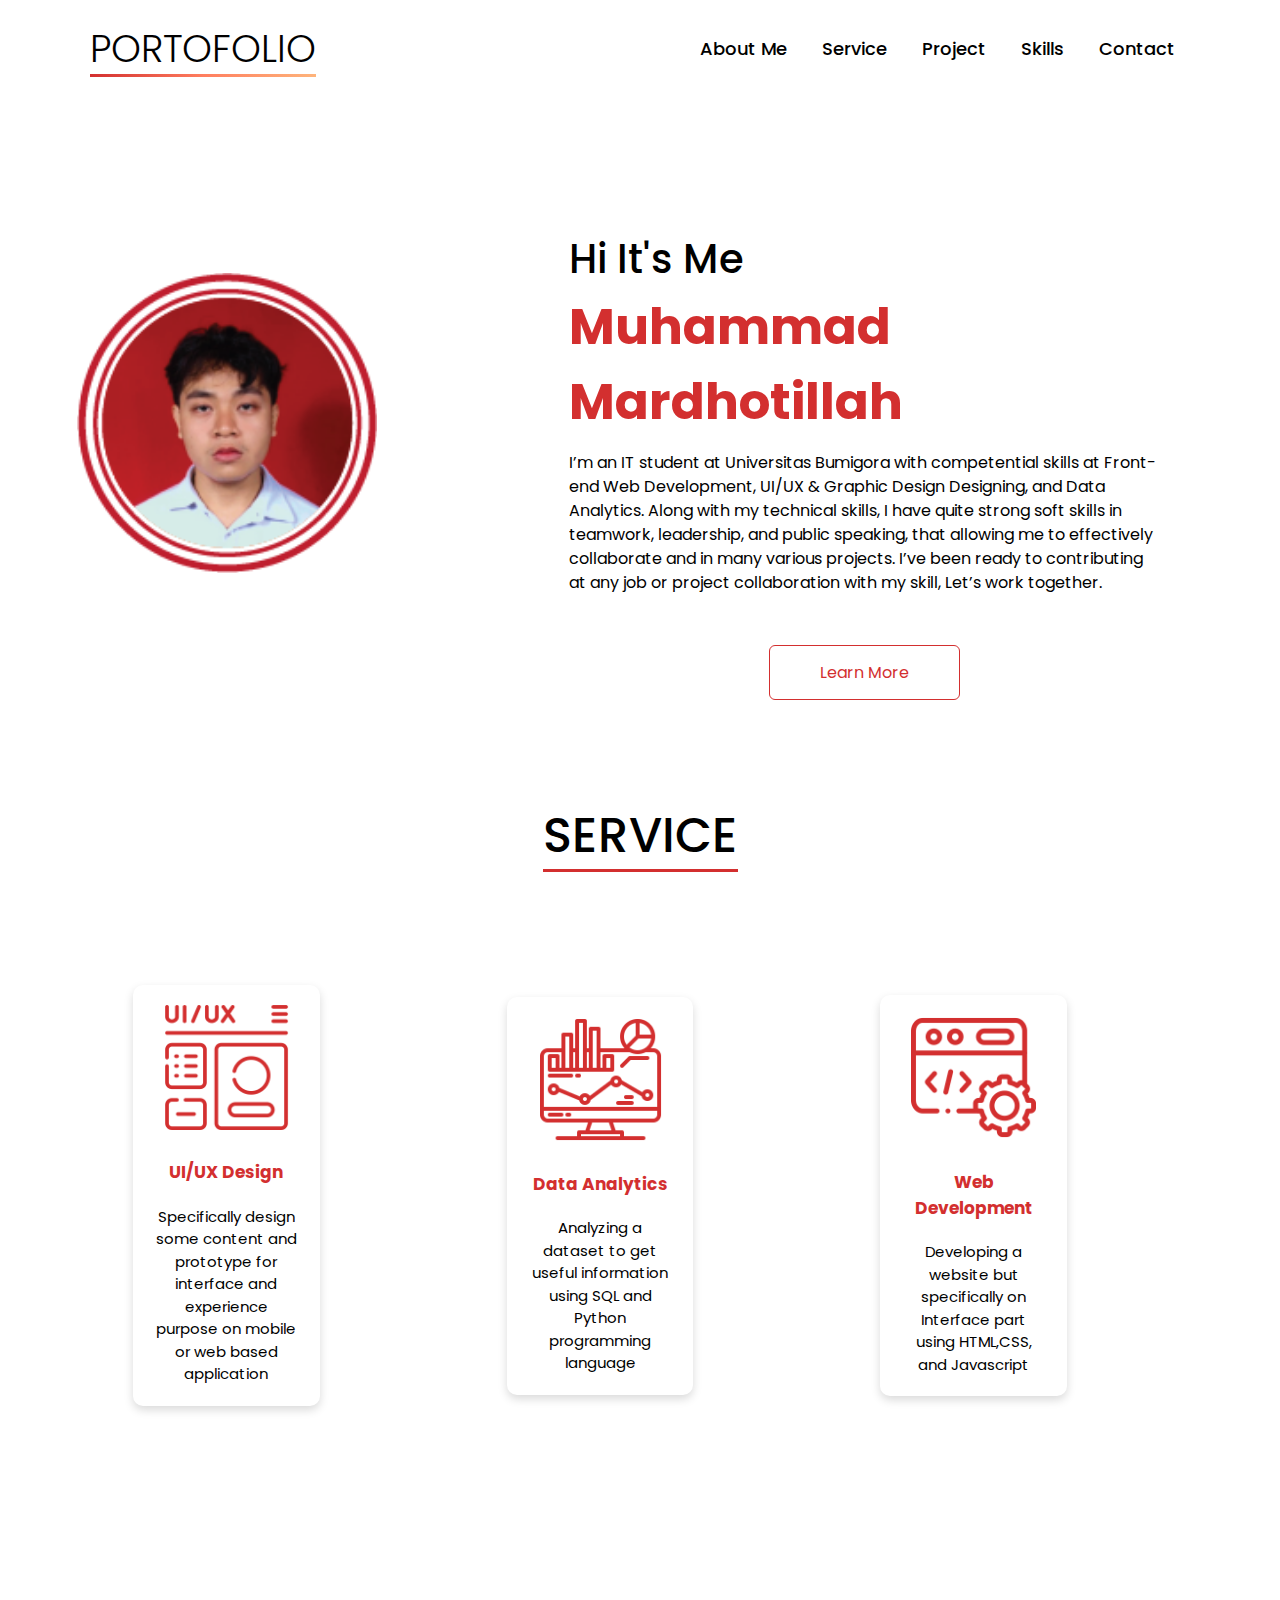
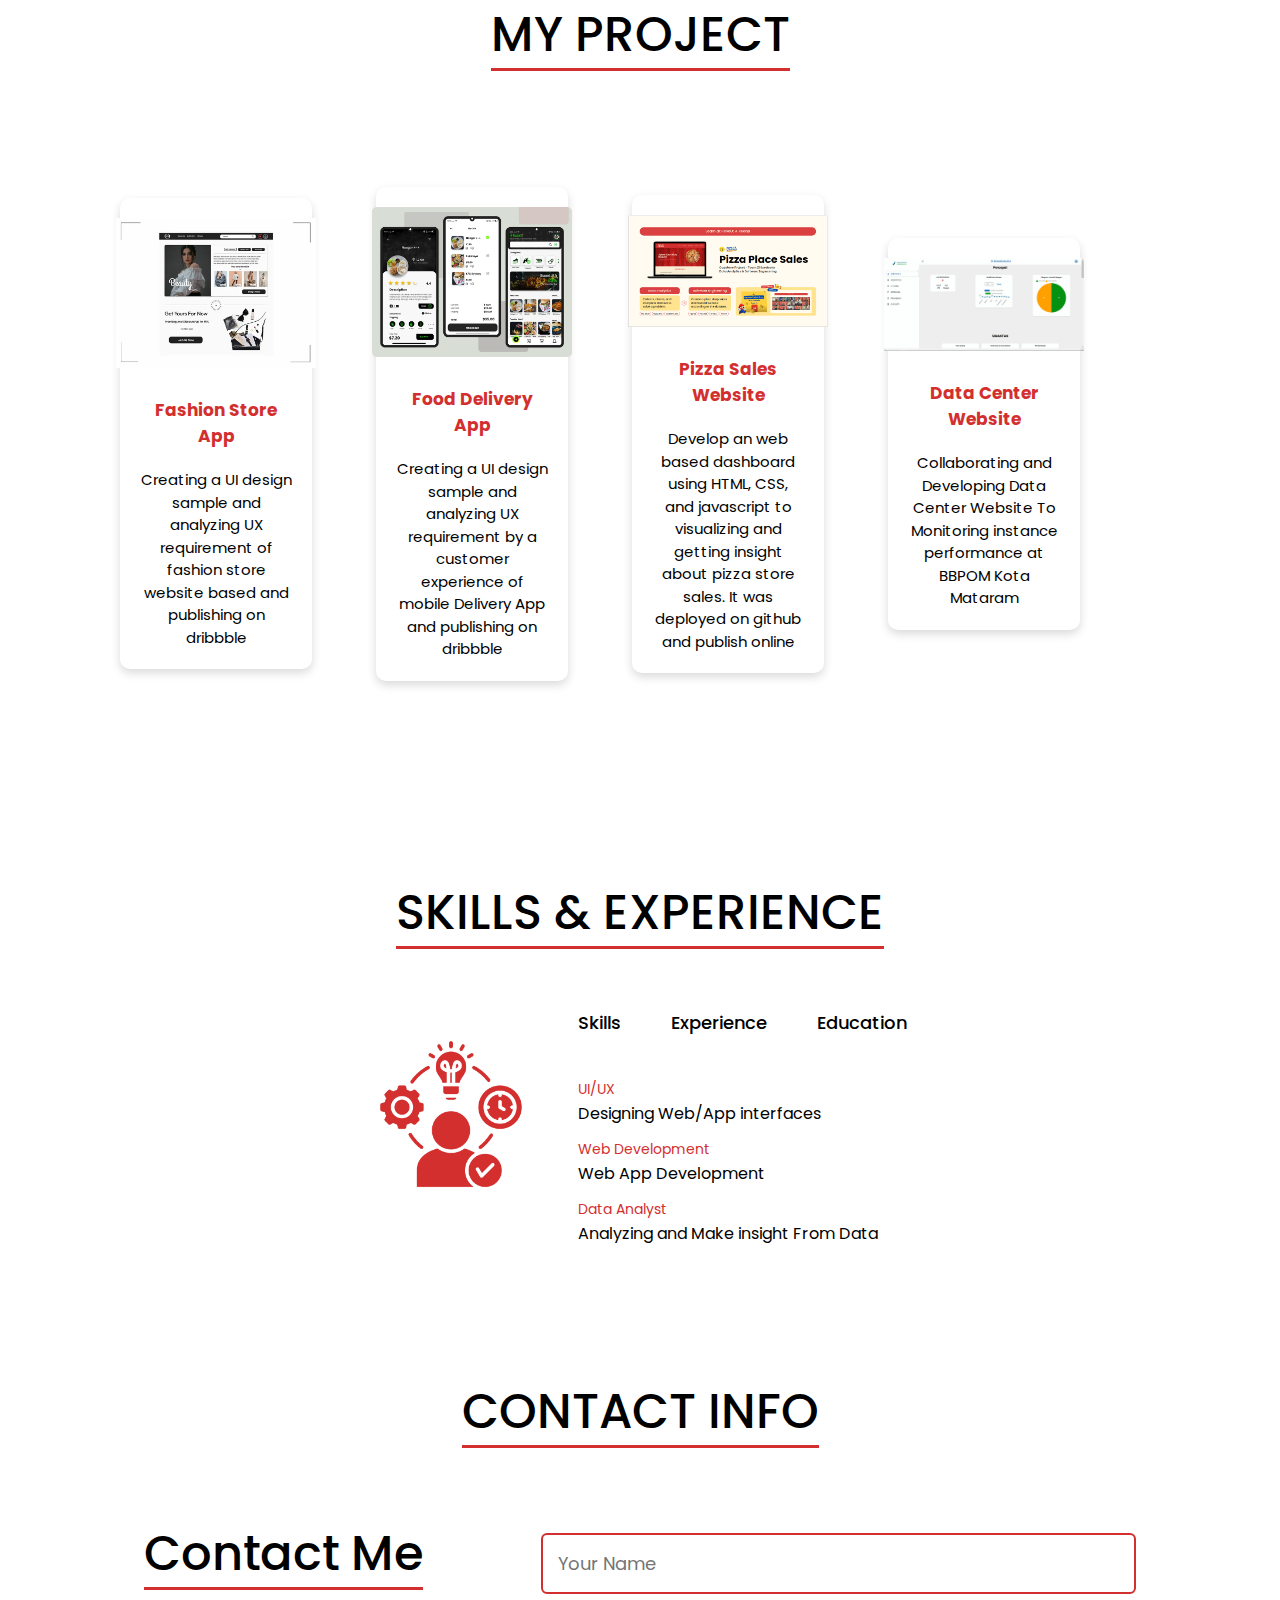
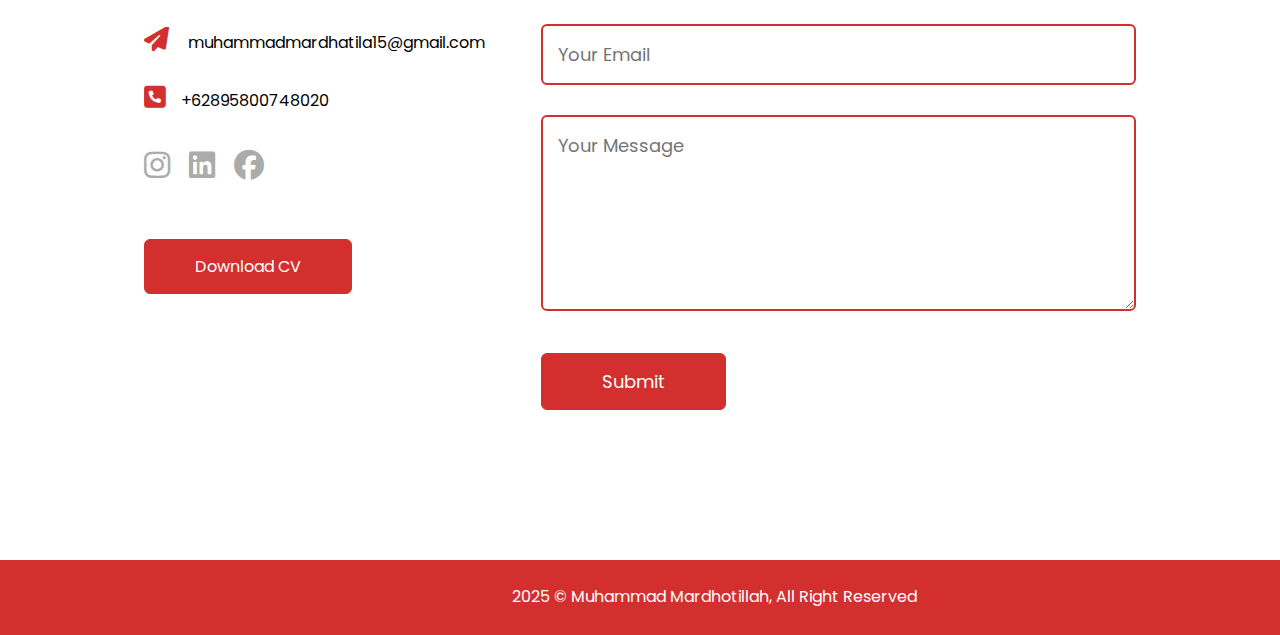
==== index.html @ a444ea24 "update lagi" ====
<!DOCTYPE html>
<html lang="en">
<head>
    <meta charset="UTF-8">
    <meta name="viewport" content="width=device-width, initial-scale=1.0">
    <link rel="stylesheet" href="CSS/PORTO.css">
    <!-- ASSET -->
    <link rel="preconnect" href="https://fonts.googleapis.com">
    <link rel="preconnect" href="https://fonts.gstatic.com" crossorigin>
    <link href="https://fonts.googleapis.com/css2?family=Architects+Daughter&family=Caveat:wght@500&family=Gloria+Hallelujah&family=Josefin+Sans:wght@600&family=Lobster&family=Pacifico&family=Poppins:ital,wght@0,100;0,200;0,300;0,400;0,500;1,100;1,200;1,300;1,400;1,500&family=Sacramento&display=swap" rel="stylesheet">
    <!-- Font Awesome 6 (Terbaru) -->
    <link href="https://cdnjs.cloudflare.com/ajax/libs/font-awesome/6.5.1/css/all.min.css" rel="stylesheet">
    <!-- ASSET -->
    <title>FORTOFOLIO</title>
    <!-- SCRIPT -->
    <script src="JAVASCRIPT/PORTO.JS"></script>
</head>
<body>
    <!-- HEADER -->
    <section id="header">
        <div class="head">
            <h1>PORTOFOLIO</h1>
            <div class="burger" onclick="toggleMenu()"><i class="fa-solid fa-bars" style="color: #d32f2f;"></i></div>
            <nav id="nav-menu">
                <a href="#about">About Me</a>
                <a href="#service">Service</a>
                <a href="#projec">Project</a>
                <a href="#skills">Skills</a>
                <a href="#contact">Contact</a>
            </nav>
        </div> 
    </section>
    <!-- ABOUT -->
    <section id="about">
        <img src="IMG/Asset 1.png">
        <div class="text-me">
            <h2>Hi It's Me <br> <span>Muhammad Mardhotillah</span></h2>
            <p>I’m an IT student at Universitas Bumigora with 
                competential skills at Front-end Web Development, 
                UI/UX & Graphic Design Designing, 
                and Data Analytics. Along with my technical skills, 
                I have quite strong soft skills in teamwork, leadership, 
                and public speaking, that allowing me to effectively collaborate 
                and in many various projects. I’ve been ready to contributing at 
                any job or project collaboration with my skill, Let’s work together.
            </p>
            <a href="#contact" class="btn">Learn More</a>
        </div>
    </section>
    <!-- SERVICE -->
    <section id="service">
        <h1>SERVICE</h1>
        <div class="wrapper">
            <div class="card">
                <img src="IMG/web-design.png" style="width: 125px;">
                <h2>UI/UX Design</h2>
                <p>Specifically design some content and prototype for interface and experience purpose on mobile or web based application
                </p>
            </div>
            <div class="card">
                <img src="IMG/monitor.png" style="width: 125px;">
                <h2>Data Analytics</h2>
                <p>Analyzing a dataset to get useful information using SQL and Python programming language
                </p>
            </div>
            <div class="card">
                <img src="IMG/coding.png" style="width: 125px;">
                <h2>Web Development</h2>
                <p>
                    Developing a website but specifically on Interface part using HTML,CSS, and Javascript
                </p>
            </div>
        </div>
    </section>
    <!-- PORTOPOLIO -->
    <section id="projec">
        <h1>MY PROJECT</h1>
            <div class="wrapper">
                <div class="card">
                    <img src="IMG/Fashion App.webp" style="width: 200px;">
                    <h2>Fashion Store App</h2>
                    <p>
                        Creating a UI design sample and analyzing UX requirement of fashion store website based and publishing on dribbble
                    </p>
                </div>
                <div class="card">
                    <img src="IMG/Food Order.webp" style="width: 200px;">
                    <h2>Food Delivery App</h2>
                    <p>
                        Creating a UI design sample and analyzing UX requirement by a customer experience of mobile Delivery App and publishing on dribbble
                    </p>
                </div>
                <div class="card">
                    <img src="IMG/Pizza Sales.PNG" style="width: 200px;">
                    <h2>Pizza Sales Website</h2>
                    <p>
                        Develop an web based dashboard using HTML, CSS, and javascript to visualizing and getting insight about pizza store sales. It was deployed on github and publish online
                    </p>
                </div>
                <div class="card">
                    <img src="IMG/Capture.PNG" style="width: 200px;">
                    <h2>Data Center Website</h2>
                    <p>
                        Collaborating and Developing Data Center Website To Monitoring instance performance at BBPOM Kota Mataram
                    </p>
                </div>
            </div>
    </section>
    <!-- SKILLS -->
    <section id="skills">
        <h1>SKILLS & EXPERIENCE</h1>
        <div class="skills-container">
            <img src="IMG/competency.png" style="width: 150px; height: 150px;">
            <div class="skills">
                <div class="tab-titles">
                    <p class="tab-links active-link" onclick="opentab('Skills')">Skills</p>
                    <p class="tab-links" onclick="opentab('Experience')">Experience</p>
                    <p class="tab-links" onclick="opentab('Education')">Education</p>
                </div>
                <div class="tab-contents active-tab" id="Skills">
                    <ul>
                        <li><span>UI/UX</span><br>Designing Web/App interfaces</li>
                        <li><span>Web Development</span><br>Web App Development</li>
                        <li><span>Data Analyst</span><br>Analyzing and Make insight From Data</li>
                    </ul>
                </div>
                <div class="tab-contents" id="Experience">
                    <ul>
                        <li><span>03/2023 - 09/2024</span><br>Editor and Designer In Information Technology Study Group Universitas Bumigora</li>
                        <li><span>07/2024 - 08/2024</span><br>Front-end Web Engiineering and IT Staff On BBPOM Mataram</li>
                        <li><span>02/2021 - 05/2021</span><br>Graphic Designer On Adhitama </li>
        
                    </ul>
                </div>
                <div class="tab-contents" id="Education">
                    <ul>
                        <li><span>2018 - 2021</span><br>Graduated Multimedia Student at SMKN 3 Mataram</li>
                        <li><span>2021 - 2025</span><br>Bachelor of Information Technology at Universitas Bumigora</li>
                    </ul>
                </div>
            </div>         
        </div>
    </section>
    <!-- CONTACT -->
    <section id="contact">
        <h1>CONTACT INFO</h1>
        <div class="contact-container">
            <div class="row">
                <div class="contact-left">
                    <h1 class="sub-title">Contact Me</h1>
                    <p><i class="fa-solid fa-paper-plane" style="color: #d32f2f;"></i> muhammadmardhatila15@gmail.com</p>
                    <p><i class="fa-solid fa-square-phone" style="color: #d32f2f;"></i>+62895800748020</p>
                    <div class="social-icons">
                        <a href="https://www.instagram.com/d.rdha?igsh=MXNudW1keWRxYnJ6ZA=="><i class="fab fa-instagram"></i></a>
                        <a href="https://www.linkedin.com/in/muhammad-mardhotillah-8b2982221/"><i class="fa-brands fa-linkedin"></i></a>
                        <a href="https://www.facebook.com/share/1BbWM1w1MJ/"><i class="fab fa-facebook"></i></a>
                    </div>
                    <a href="IMG/CV ATS Muhammad Mardhotillah.pdf" download class="btn btn2">Download CV</a>
                </div>
                <div class="contact-right">
                    <form onsubmit="openpopup(event)">
                        <input type="text" name="Name" placeholder="Your Name" required>
                        <input type="email" name="email" placeholder="Your Email" required>
                        <textarea name="Message" rows="6" placeholder="Your Message"></textarea>
                        <button type="submit" class="btn btn2">Submit</button>
                    </form> 
                    <div class="popup" id="popup">
                        <h4>THANK U!!</h4>
                        <p>Your Message Have Been Send </p>
                        <a href="#about" onclick="closepopup()">OK</a>
                    </div>
                </div>
            </div>
        </div>
    </section>
    <!-- FOOTER -->
    <footer>
        <div class="copyright">
            <p> 2025 &copy; Muhammad Mardhotillah, All Right Reserved </p>
        </div>
    </footer>
</body>
</html>
---- CSS/PORTO.css ----
*{
    margin: 0;
    padding: 0;
    box-sizing: border-box;
    text-decoration: none;
    font-family: 'Poppins', sans-serif;
}
h1, h2, p {
    line-height: 1.5;
    overflow: hidden;
}
.btn{
    display: block;
    margin: 50px auto;
    width: fit-content ;
    border: 1px solid #D32F2F;
    padding: 14px 50px;
    border-radius: 6px;
    text-decoration: none;
    color: #D32F2F;
    transition: background 0.5s;
}
.btn:hover{
    color: white;
    background: #D32F2F;
}
.head{
    padding: 20px 7%;
    display: flex;
    align-items: center;
    justify-content: space-between;
}
#header h1{
    font-size: 38px;
    font-weight: 300;
    display: inline-block;
    position: relative;
}
#header h1::after {
    content: '';
    position: absolute;
    left: 0;
    bottom: 0;
    width: 100%;
    height: 3px;
    background: linear-gradient(90deg, #D32F2F, #ff7e5f, #feb47b);
}
nav{
    font-size: 18px;
    font-weight:500;
}
nav a{
    color: black;
    transition: 0.3s;
    position: relative;
    padding-right: 15px;
}
nav a::after{
    content: "";
    width: 0;
    height: 3px;
    background:#D32F2F;
    position: absolute;
    left: 0;
    bottom: -6px;
    transition: 0.5s;
}
nav a:hover::after{
    width: 100%;
}
.burger {
    display: none;
    font-size: 28px;
    cursor: pointer;
    margin: 0;
}
#nav-menu {
    display: flex;
    gap: 20px;
}
#about {
    display: flex;
    align-items: center;
    justify-content: space-between;
    margin: 0;
    padding-left: 6%;
}
#about img {
    width: 300px;
    height: 300px;
}
.text-me{
    display: flex;
    align-items: center;
    justify-content: space-between;
    flex-wrap: wrap;
    margin: 10% 10% 0 16%;
}
.text-me h2 {
    font-size: 2.5em;
    font-weight: 500;
    padding: 2% 0;
}
.text-me h2 span{
    font-size: 50px;
    font-weight: bolder;
    color: #D32F2F;
}
#service {
    display: flex;
    align-items: center;
    justify-content: space-between;
    flex-direction: column;
    gap: 20px;
    padding: 50px 6%;
    margin: 0;
}
#service h1 {
     font-size: 3em;
     font-weight: 500;
     display: inline-block;
     position: relative;
}
#service h1::after {
    content: '';
    position: absolute;
    left: 0;
    bottom: 0;
    width: 100%;
    height: 3px;
    background: #D32F2F;
}
.wrapper{
    display: flex;
    justify-content: space-between;
    align-items: center;
    margin-right: 80px;
    padding: 0 5%;
}
.card{
    display: flex;
    align-items: center;
    justify-content: center;
    flex-wrap: wrap;
    margin: 10% 0;
    width: 20%;
    padding: 20px;
    box-sizing: border-box;
    box-shadow: 0 4px 10px rgba(0, 0, 0, 0.15);
    transition: box-shadow 0.3s ease;
    border-radius: 10px;
}
.card:hover{
    box-shadow: 0 8px 20px rgba(0, 0, 0, 0.3);
}
.card img{
    padding-bottom: 30px;
}
.card h2{
    color: #D32F2F;
    font-size: 17px;
    text-align: center;
}
.card p{
    font-size: 15px;
    font-weight: 400;
    text-align: center;
    padding-top: 20px;
}
#projec{
    display: flex;
    align-items: center;
    justify-content: space-between;
    flex-direction: column;
    gap: 20px;
    padding: 50px 6%;
    margin: 0;
}
#projec h1 {
    font-size: 3em;
    font-weight: 500;
    display: inline-block;
    position: relative;
}
#projec h1::after{
    content: '';
    position: absolute;
    left: 0;
    bottom: 0;
    width: 100%;
    height: 3px;
    background: #D32F2F;
}
#skills {
    display: flex;
    align-items: center;
    justify-content: space-between;
    flex-direction: column;
    gap: 20px;
    padding: 50px 6%;
    margin: 0;
}
#skills h1{
    font-size: 3em;
    font-weight: 500;
    display: inline-block;
    position: relative;
}
#skills h1::after{
    content: '';
    position: absolute;
    left: 0;
    bottom: 0;
    width: 100%;
    height: 3px;
    background: #D32F2F;
}
.skills-container{
    display: flex;
    flex-direction: row;
    justify-content: space-between;
    gap: 10%;
    margin: 20px 0;
}
.skills-container img{
    margin-top: 50px;
}
.tab-titles{
    display: flex;
    margin: 20px 0 40px;
}
.tab-links{
    margin-right: 50px;
    font-size: 18px;
    font-weight: 500;
    cursor: pointer;
    position: relative;
}
.tab-links::after{
    content: '';
    width: 0;
    height: 3px;
    background: #ff7e5f;
    position: absolute;
    left: 0;
    bottom: -8px;
    transition: width 0.5s ease;
}
.tab-links.active-link::after{
    width: 100%;
}
.tab-contents ul li{
    list-style: none;
    margin: 10px 0;
}
.tab-contents ul li span{
    color: #D32F2F;
    font-size: 14px;
}
.tab-contents{
    display: none;
}
.tab-contents.active-tab{
    display: block;
}
#contact{
    display: flex;
    align-items: center;
    justify-content: space-between;
    flex-direction: column;
    gap: 20px;
    padding: 50px 6%;
    margin: 0;
}
#contact h1{
    font-size: 3em;
    font-weight: 500;
    display: inline-block;
    position: relative;
}
#contact h1::after{
    content: '';
    position: absolute;
    left: 0;
    bottom: 0;
    width: 100%;
    height: 3px;
    background: #D32F2F;
}
.row{
    display: flex;
    align-items: flex-start; 
    justify-content: space-between;
    flex-direction: row; 
    gap: 20px;
    padding: 50px 6%;
    margin: 0;
    flex-wrap: wrap; 
}
.contact-left{
    flex-basis: 35%;
}
.contact-right{
    flex-basis: 60%;
}
.contact-left p{
    margin-top: 30px;
}
.contact-left p i{
    color: #D32F2F;
    margin-right: 15px;
    font-size: 25px;
}
.social-icons{
    margin-top: 30px;
}
.social-icons a{
    text-decoration: none;
    font-size: 30px;
    margin-right: 15px;
    color: #ababab;
    display: inline-block;
    transition: transform 0.5s;
}
.social-icons a:hover{
    color: #D32F2F;
    transform: translateY(-5px);
}
.btn.btn2{
    display: inline-block;
    background: #D32F2F;
    color: #fff;
}
.btn.btn2:hover{
    box-shadow: 0 8px 20px rgba(0, 0, 0, 0.3);
}
.contact-right form{
    width: 100%;
}
form input, form textarea{
    width: 100%;
    border: 2px solid #D32F2F;
    outline: none;
    background: #fff;
    padding: 15px;
    margin: 15px 0;
    color: #212121;
    font-size: 18px;
    border-radius: 6px;
}
form .btn2{
    padding: 14px 60px;
    font-size: 18px;
    margin-top: 20px;
    cursor: pointer;
}
.popup {
    display: block;
    width: 400px;
    background: white;
    border-radius: 10px;
    position: fixed; 
    top: 50%;
    left: 50%;
    transform: translate(-50%, -50%) scale(0.5);
    text-align: center;
    padding: 20px 20px 30px;
    color: #D32F2F;
    box-shadow: 0px 0px 20px rgba(0, 0, 0, 0.3);
    opacity: 0;
    visibility: hidden;
    transition: transform 0.4s ease, opacity 0.4s ease;
}
.open-popup {
    visibility: visible;
    opacity: 1;
    transform: translate(-50%, -50%) scale(1);
}
.popup a {
    padding: 10px 20px;
    background-color: #fff;
    border: 2px solid #D32F2F;
    color: #D32F2F;
    border-radius: 10px;
    text-decoration: none;
    font-size: 12px;
    transition: all 0.3s ease;
}

.popup a:hover {
    background-color: #D32F2F;
    color: white;
}
.popup p {
    margin: 20px 0;
    line-height: 1.5;
    font-size: 14px;
    font-family: "Poppins", sans-serif;
    color: black;
    font-weight: 500;
}

.popup h4 {
    font-size: 28px;
    font-weight: bold;
    margin-bottom: 10px;
}


footer{
    padding: 2% 0;
    background: #D32F2F;
    color: #fff;
    font-weight: 400;
}
.copyright p {
    margin-left: 40%;
}

/* RESPONSIVE TABLET */
@media (max-width: 768px) {
    .head {
        flex-direction: row;
        padding: 10px 5%;
        text-align: center;
    }
    nav {
        margin-top: 10px;
    }
    .burger {
        display: block;
    }

    #nav-menu {
        display: none;
        flex-direction: column;
        position: absolute;
        top: 70px;
        right: 0;
        width: 100%;
        background-color: white;
        box-shadow: 0 4px 8px rgba(0, 0, 0, 0.1);
        padding: 10px 0;
        z-index: 1000;
    }

    #nav-menu a {
        padding: 10px 20px;
        display: block;
        text-align: center;
        color: #D32F2F;
        transition: background-color 0.3s;
    }

    #nav-menu a:hover {
        background-color: #f5f5f5;
    }

    #nav-menu.active {
        display: flex;
    }
    #about {
        flex-direction: column;
        text-align: center;
        padding: 20px 5%;
    }
    #about img {
        width: 250px;
        height: auto;
        margin-bottom: 20px;
    }
    .text-me {
        margin: 5% 5% 0 5%;
        text-align: center;
    }
    .wrapper {
        flex-direction: column;
        margin: 0;
        padding: 0;
        gap: 20px;
    }
    .card {
        width: 80%;
        margin: 10px auto;
    }
    .skills-container {
        flex-direction: column;
        gap: 20px;
    }
    .skills-container img {
        width: 100%;
        height: auto;
    }
    .row {
        flex-direction: column;
        padding: 30px 5%;
        gap: 30px;
    }
    .contact-left, .contact-right {
        flex-basis: 100%;
        text-align: center;
    }
    .copyright p {
        margin: 0;
        text-align: center;
    }
    h1, h2 {
        font-size: 28px;
    }
    .btn {
        padding: 12px 30px;
        font-size: 16px;
    }
}

/* RESPONSIVE HP */
@media (max-width: 480px) {
    #header h1 {
        font-size: 28px;
    }
    nav a {
        font-size: 16px;
        padding: 5px 10px;
    }
    .burger {
        display: block;
    }

    #nav-menu {
        display: none;
        flex-direction: column;
        position: absolute;
        top: 70px;
        right: 0;
        width: 100%;
        background-color: white;
        box-shadow: 0 4px 8px rgba(0, 0, 0, 0.1);
        padding: 10px 0;
        z-index: 1000;
    }

    #nav-menu a {
        padding: 10px 20px;
        display: block;
        text-align: center;
        color: #D32F2F;
        transition: background-color 0.3s;
    }

    #nav-menu a:hover {
        background-color: #f5f5f5;
    }

    #nav-menu.active {
        display: flex;
    }
    #about img {
        width: 200px;
        height: auto;
    }
    .text-me h2 {
        font-size: 24px;
    }
    .card {
        width: 90%;
        padding: 15px;
    }
    #service h1, #projec h1, #skills h1, #contact h1 {
        font-size: 24px;
    }
    form input, form textarea {
        padding: 10px;
        font-size: 14px;
    }
    .popup {
        width: 90%;
        padding: 20px;
    }
    footer {
        padding: 10px 0;
        text-align: center;
    }
    .copyright p {
        margin: 0;
        text-align: center;
        font-size: 14px;
    }
}
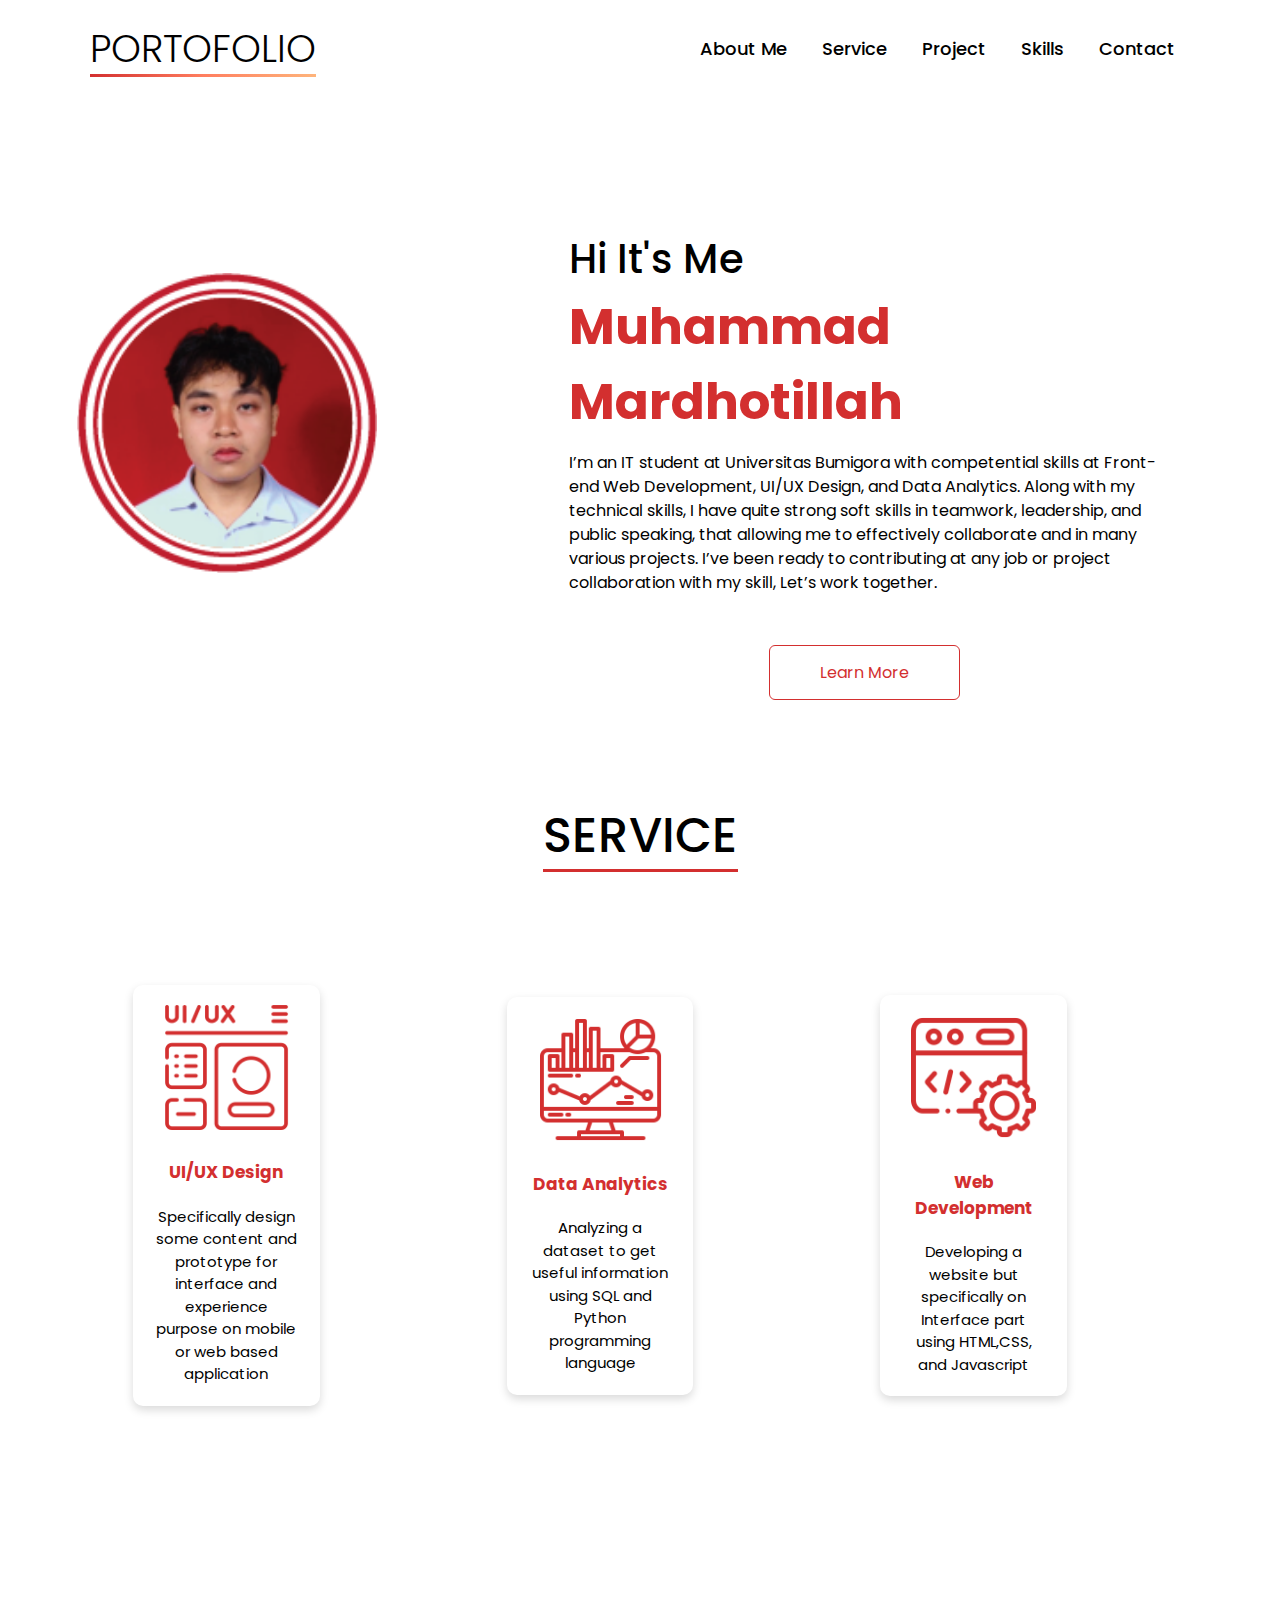
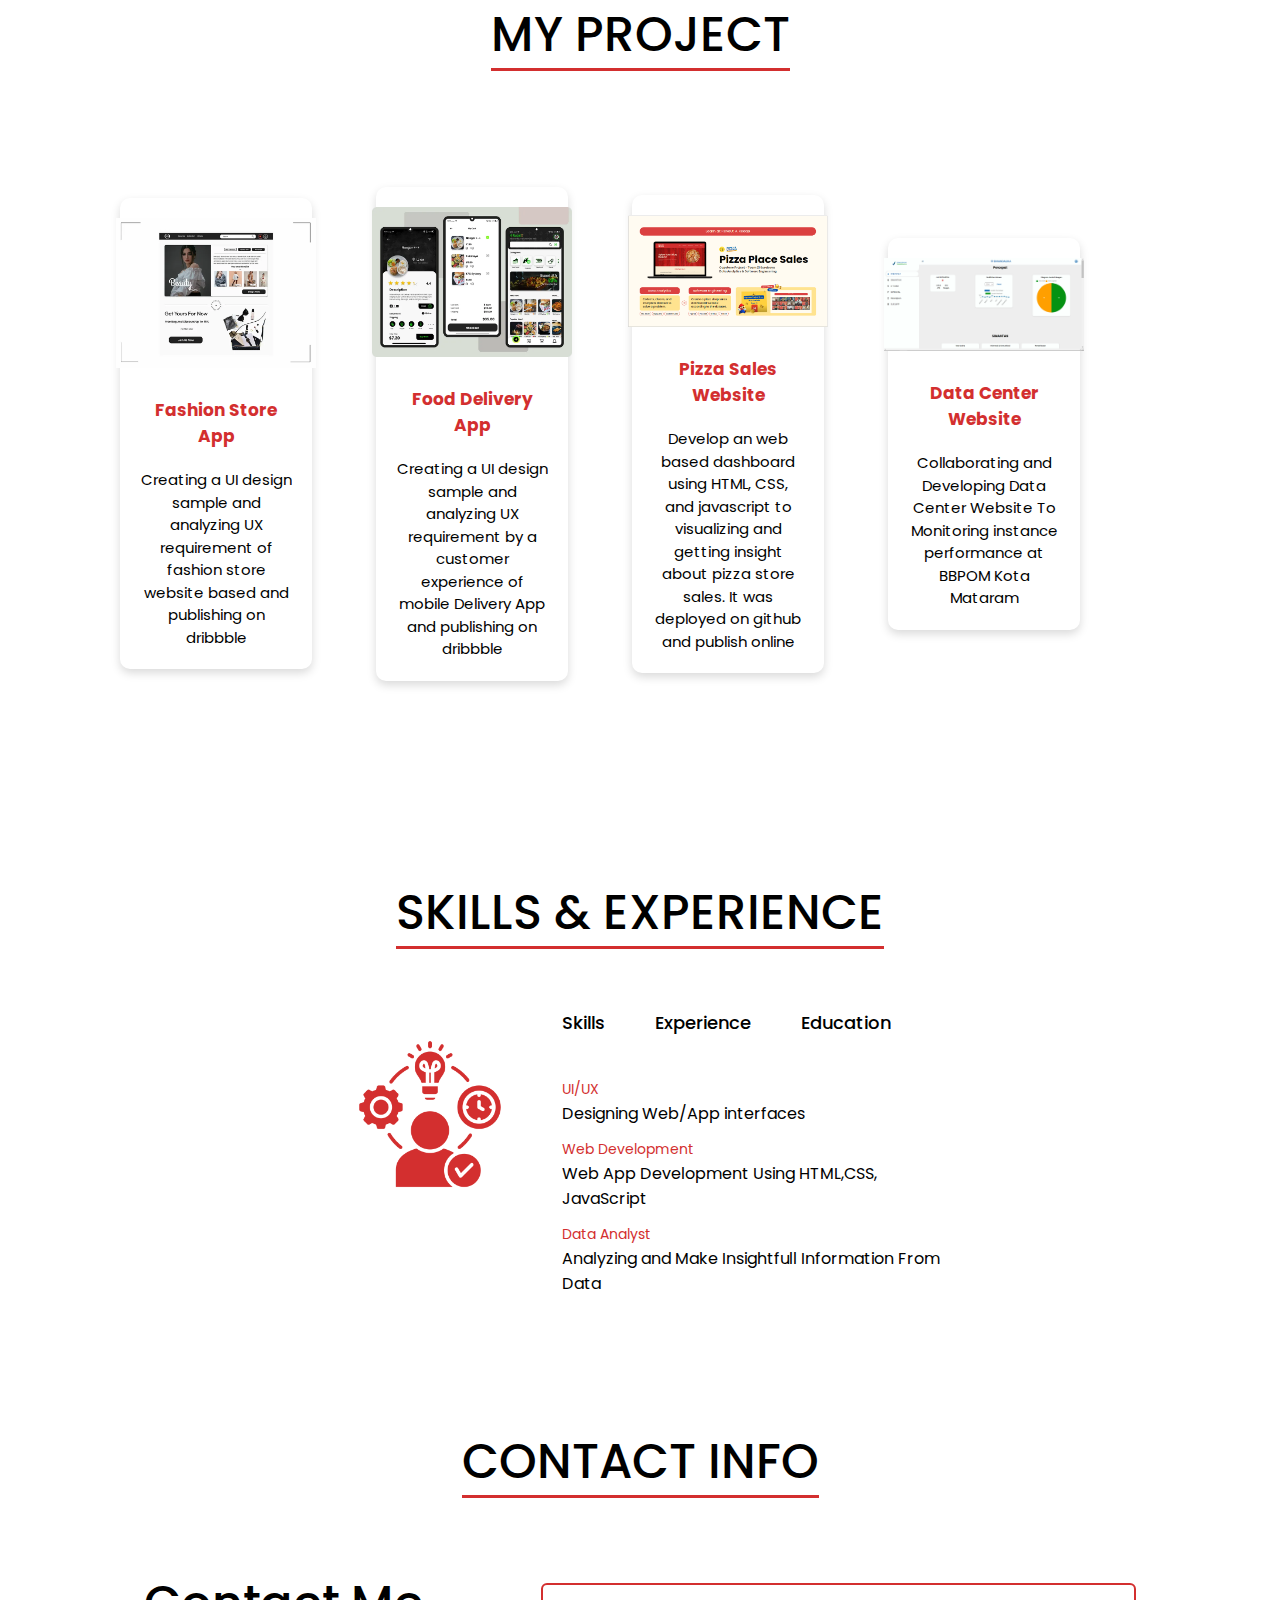
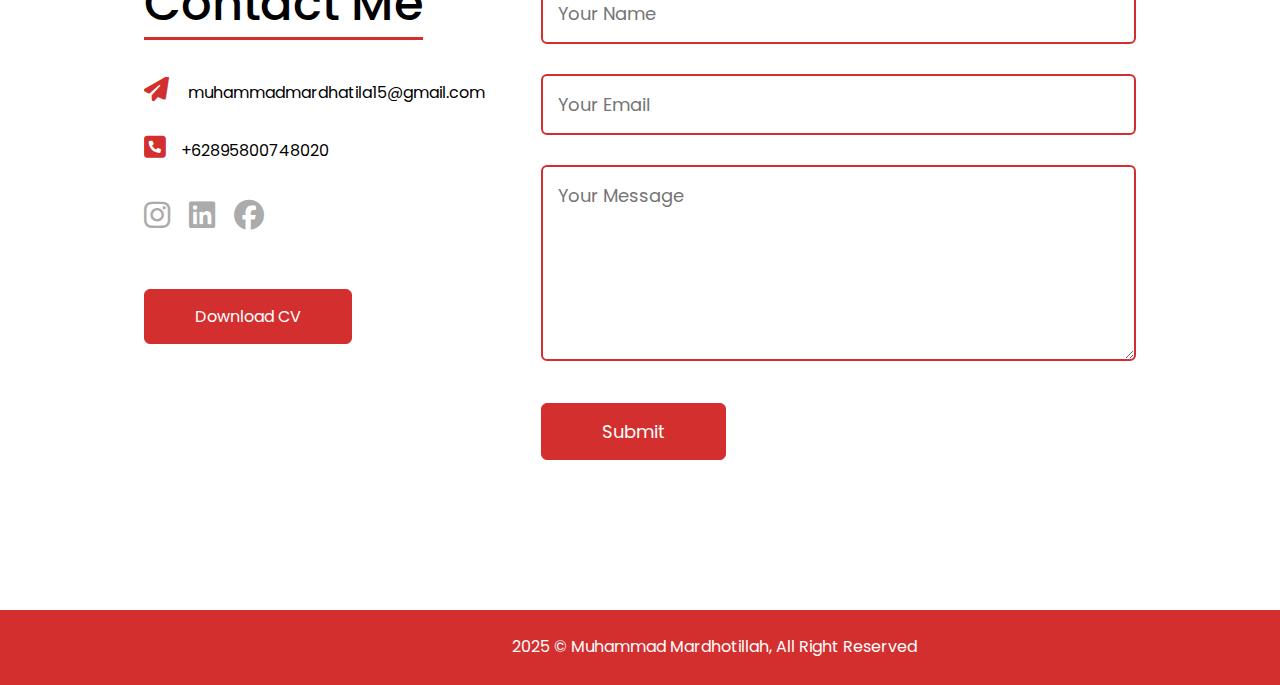
==== commit d4adb109: "fixed 1" ====
--- a/index.html
+++ b/index.html
@@ -37,8 +37,7 @@
             <h2>Hi It's Me <br> <span>Muhammad Mardhotillah</span></h2>
             <p>I’m an IT student at Universitas Bumigora with 
                 competential skills at Front-end Web Development, 
-                UI/UX & Graphic Design Designing, 
-                and Data Analytics. Along with my technical skills, 
+                UI/UX Design, and Data Analytics. Along with my technical skills, 
                 I have quite strong soft skills in teamwork, leadership, 
                 and public speaking, that allowing me to effectively collaborate 
                 and in many various projects. I’ve been ready to contributing at 
@@ -120,13 +119,14 @@
                 <div class="tab-contents active-tab" id="Skills">
                     <ul>
                         <li><span>UI/UX</span><br>Designing Web/App interfaces</li>
-                        <li><span>Web Development</span><br>Web App Development</li>
-                        <li><span>Data Analyst</span><br>Analyzing and Make insight From Data</li>
+                        <li><span>Web Development</span><br>Web App Development Using HTML,CSS, JavaScript</li>
+                        <li><span>Data Analyst</span><br>Analyzing and Make Insightfull Information From Data</li>
                     </ul>
                 </div>
                 <div class="tab-contents" id="Experience">
                     <ul>
-                        <li><span>03/2023 - 09/2024</span><br>Editor and Designer In Information Technology Study Group Universitas Bumigora</li>
+                        <li><span>03/2023 - 09/2024</span><br>PDD Staff and Mentor In Information Technology Study Group Universitas Bumigora</li>
+                        <li><span>03/2023 - 09/2024</span><br>Data Analytics & Web Development Trainee On Kampus Merdeka Batch 6 at RevoU</li>
                         <li><span>07/2024 - 08/2024</span><br>Front-end Web Engiineering and IT Staff On BBPOM Mataram</li>
                         <li><span>02/2021 - 05/2021</span><br>Graphic Designer On Adhitama </li>
         
@@ -134,7 +134,6 @@
                 </div>
                 <div class="tab-contents" id="Education">
                     <ul>
-                        <li><span>2018 - 2021</span><br>Graduated Multimedia Student at SMKN 3 Mataram</li>
                         <li><span>2021 - 2025</span><br>Bachelor of Information Technology at Universitas Bumigora</li>
                     </ul>
                 </div>
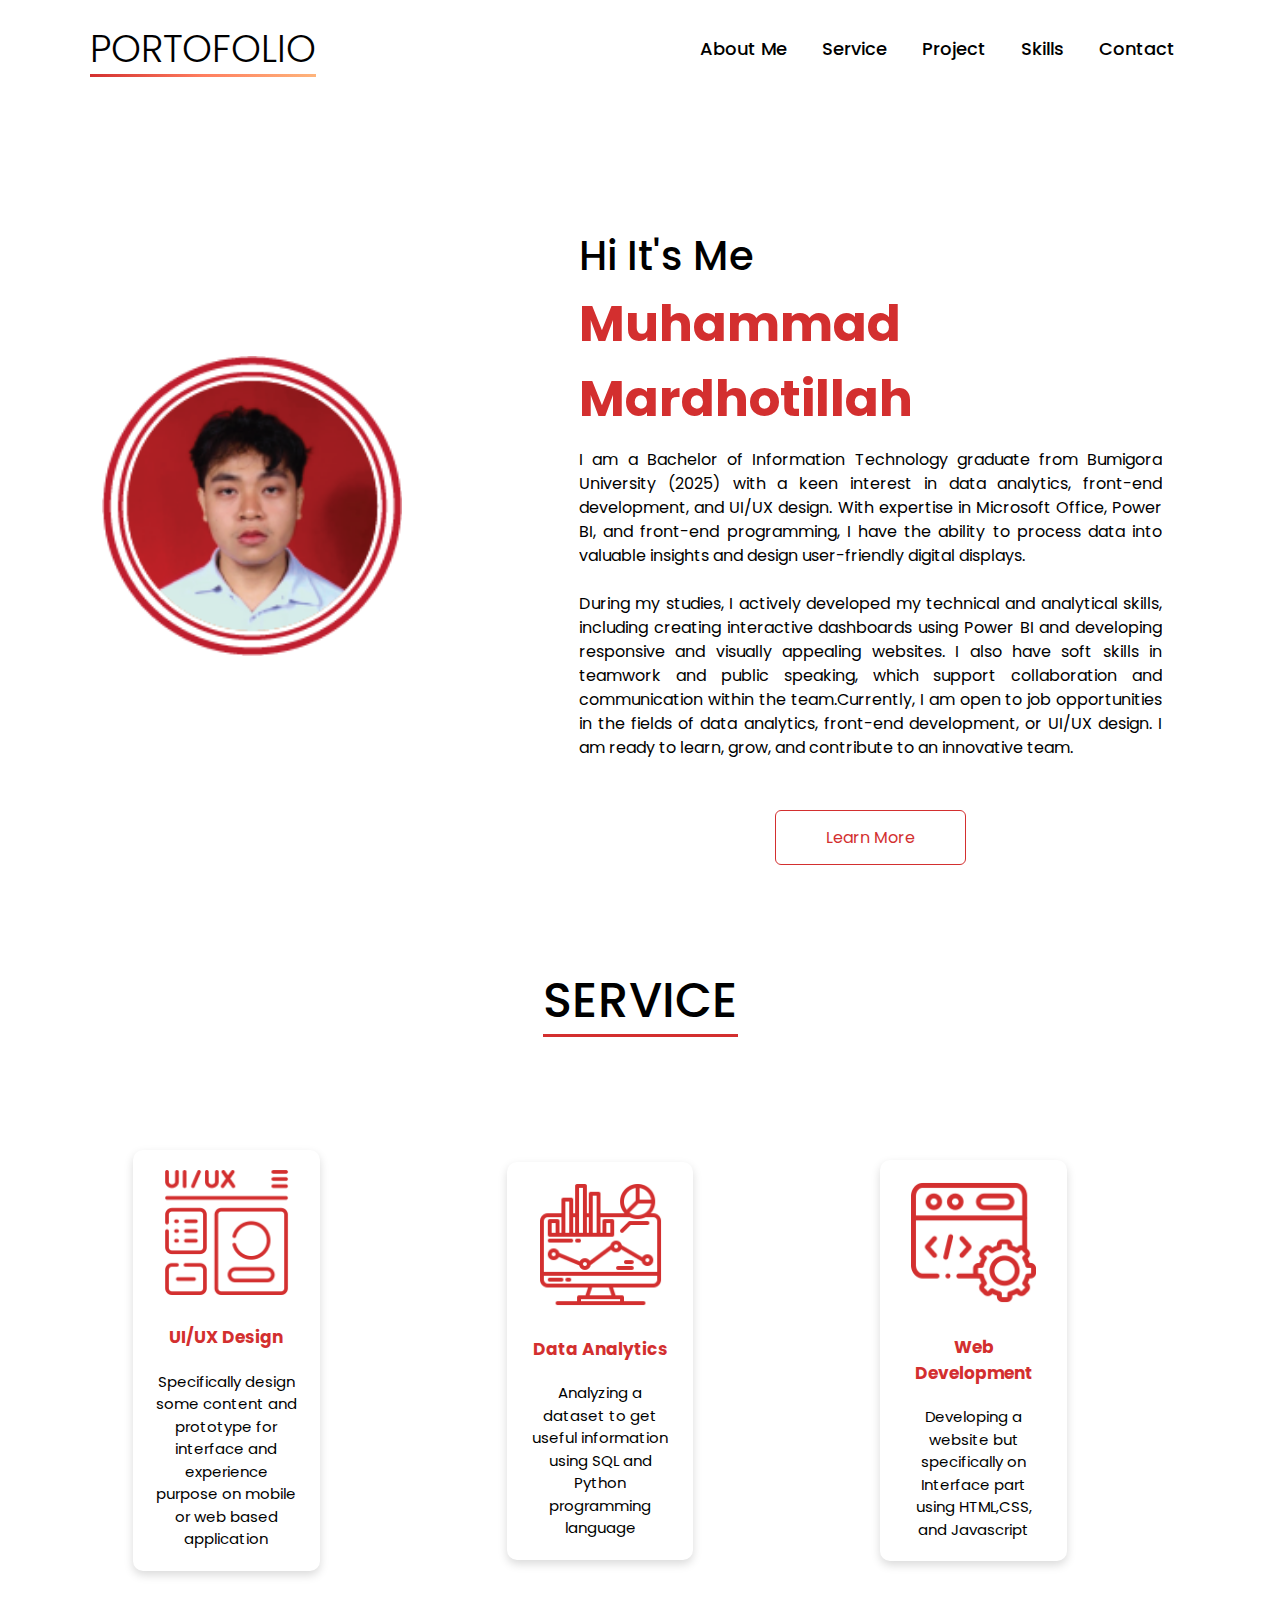
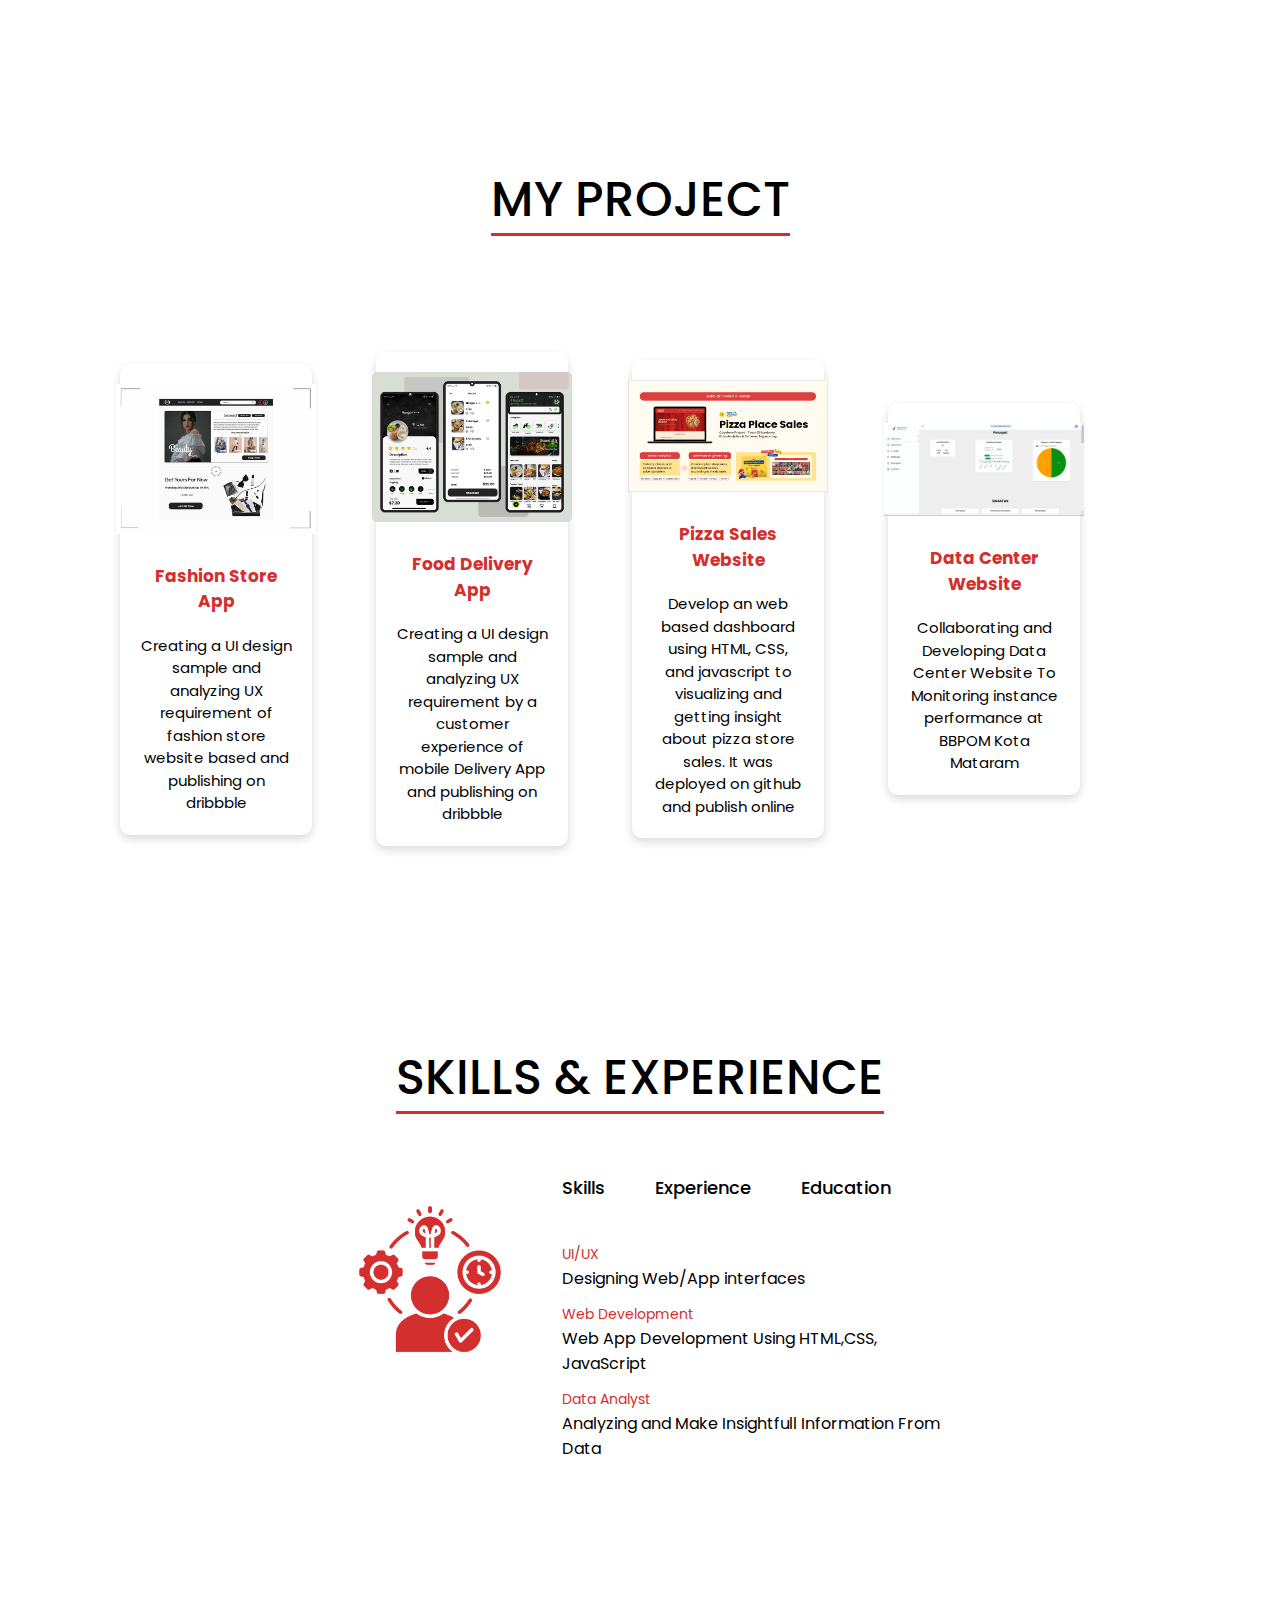
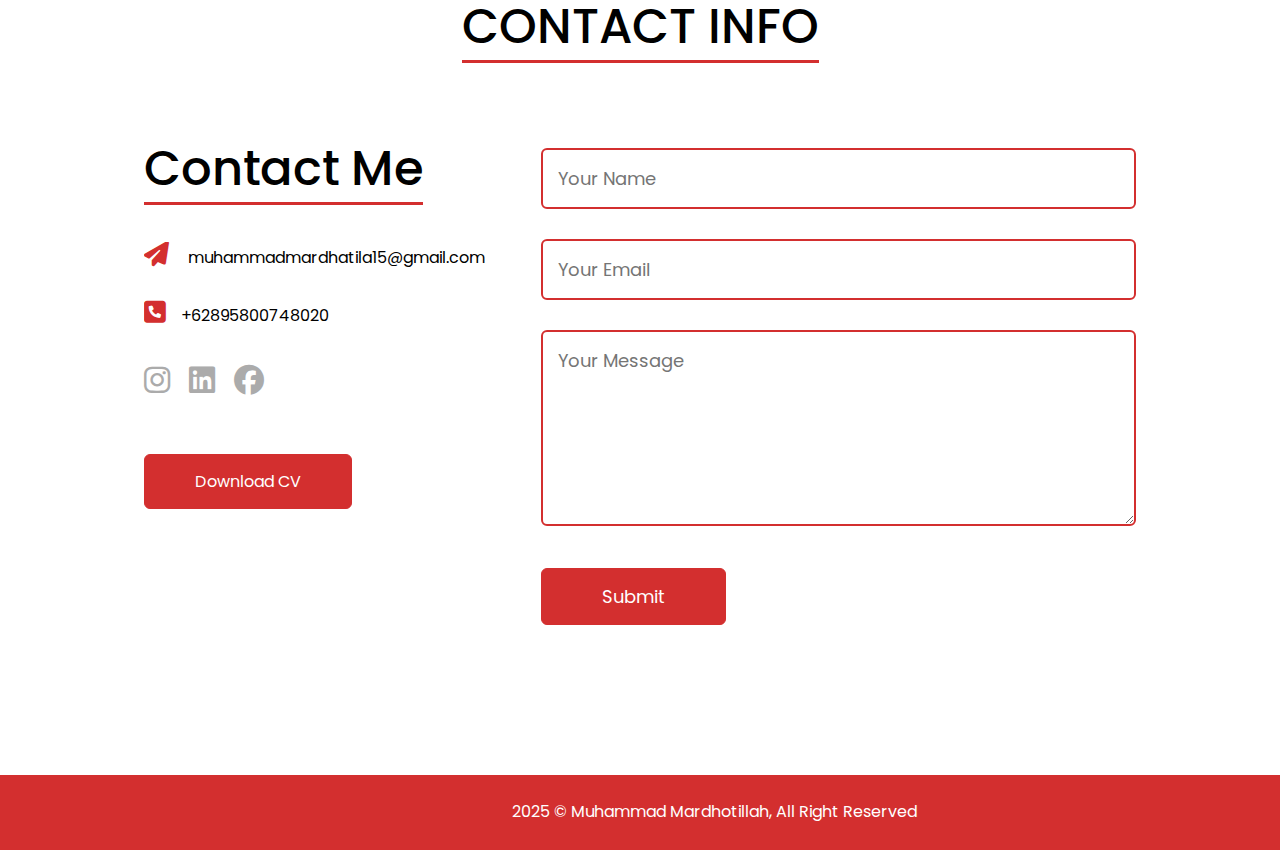
==== commit 578ad6a9: "fixing lagi" ====
--- a/index.html
+++ b/index.html
@@ -35,13 +35,10 @@
         <img src="IMG/Asset 1.png">
         <div class="text-me">
             <h2>Hi It's Me <br> <span>Muhammad Mardhotillah</span></h2>
-            <p>I’m an IT student at Universitas Bumigora with 
-                competential skills at Front-end Web Development, 
-                UI/UX Design, and Data Analytics. Along with my technical skills, 
-                I have quite strong soft skills in teamwork, leadership, 
-                and public speaking, that allowing me to effectively collaborate 
-                and in many various projects. I’ve been ready to contributing at 
-                any job or project collaboration with my skill, Let’s work together.
+            <p>I am a Bachelor of Information Technology graduate from Bumigora University (2025) with a keen interest in data analytics, front-end development, and UI/UX design. With expertise in Microsoft Office, Power BI, and front-end programming, I have the ability to process data into valuable insights and design user-friendly digital displays.
+                <br>
+                <br>
+                During my studies, I actively developed my technical and analytical skills, including creating interactive dashboards using Power BI and developing responsive and visually appealing websites. I also have soft skills in teamwork and public speaking, which support collaboration and communication within the team.Currently, I am open to job opportunities in the fields of data analytics, front-end development, or UI/UX design. I am ready to learn, grow, and contribute to an innovative team.
             </p>
             <a href="#contact" class="btn">Learn More</a>
         </div>
@@ -126,7 +123,7 @@
                 <div class="tab-contents" id="Experience">
                     <ul>
                         <li><span>03/2023 - 09/2024</span><br>PDD Staff and Mentor In Information Technology Study Group Universitas Bumigora</li>
-                        <li><span>03/2023 - 09/2024</span><br>Data Analytics & Web Development Trainee On Kampus Merdeka Batch 6 at RevoU</li>
+                        <li><span>02/2024 - 06/2024</span><br>Data Analytics & Web Development Trainee On Kampus Merdeka Batch 6 at RevoU</li>
                         <li><span>07/2024 - 08/2024</span><br>Front-end Web Engiineering and IT Staff On BBPOM Mataram</li>
                         <li><span>02/2021 - 05/2021</span><br>Graphic Designer On Adhitama </li>
         
--- a/CSS/PORTO.css
+++ b/CSS/PORTO.css
@@ -83,7 +83,7 @@
     align-items: center;
     justify-content: space-between;
     margin: 0;
-    padding-left: 6%;
+    padding-left: 8%;
 }
 #about img {
     width: 300px;
@@ -94,7 +94,8 @@
     align-items: center;
     justify-content: space-between;
     flex-wrap: wrap;
-    margin: 10% 10% 0 16%;
+    text-align: justify;
+    margin: 10% 10% 0 15%;
 }
 .text-me h2 {
     font-size: 2.5em;
@@ -490,6 +491,7 @@
     .skills-container img {
         width: 100%;
         height: auto;
+        margin: 0 auto;
     }
     .row {
         flex-direction: column;
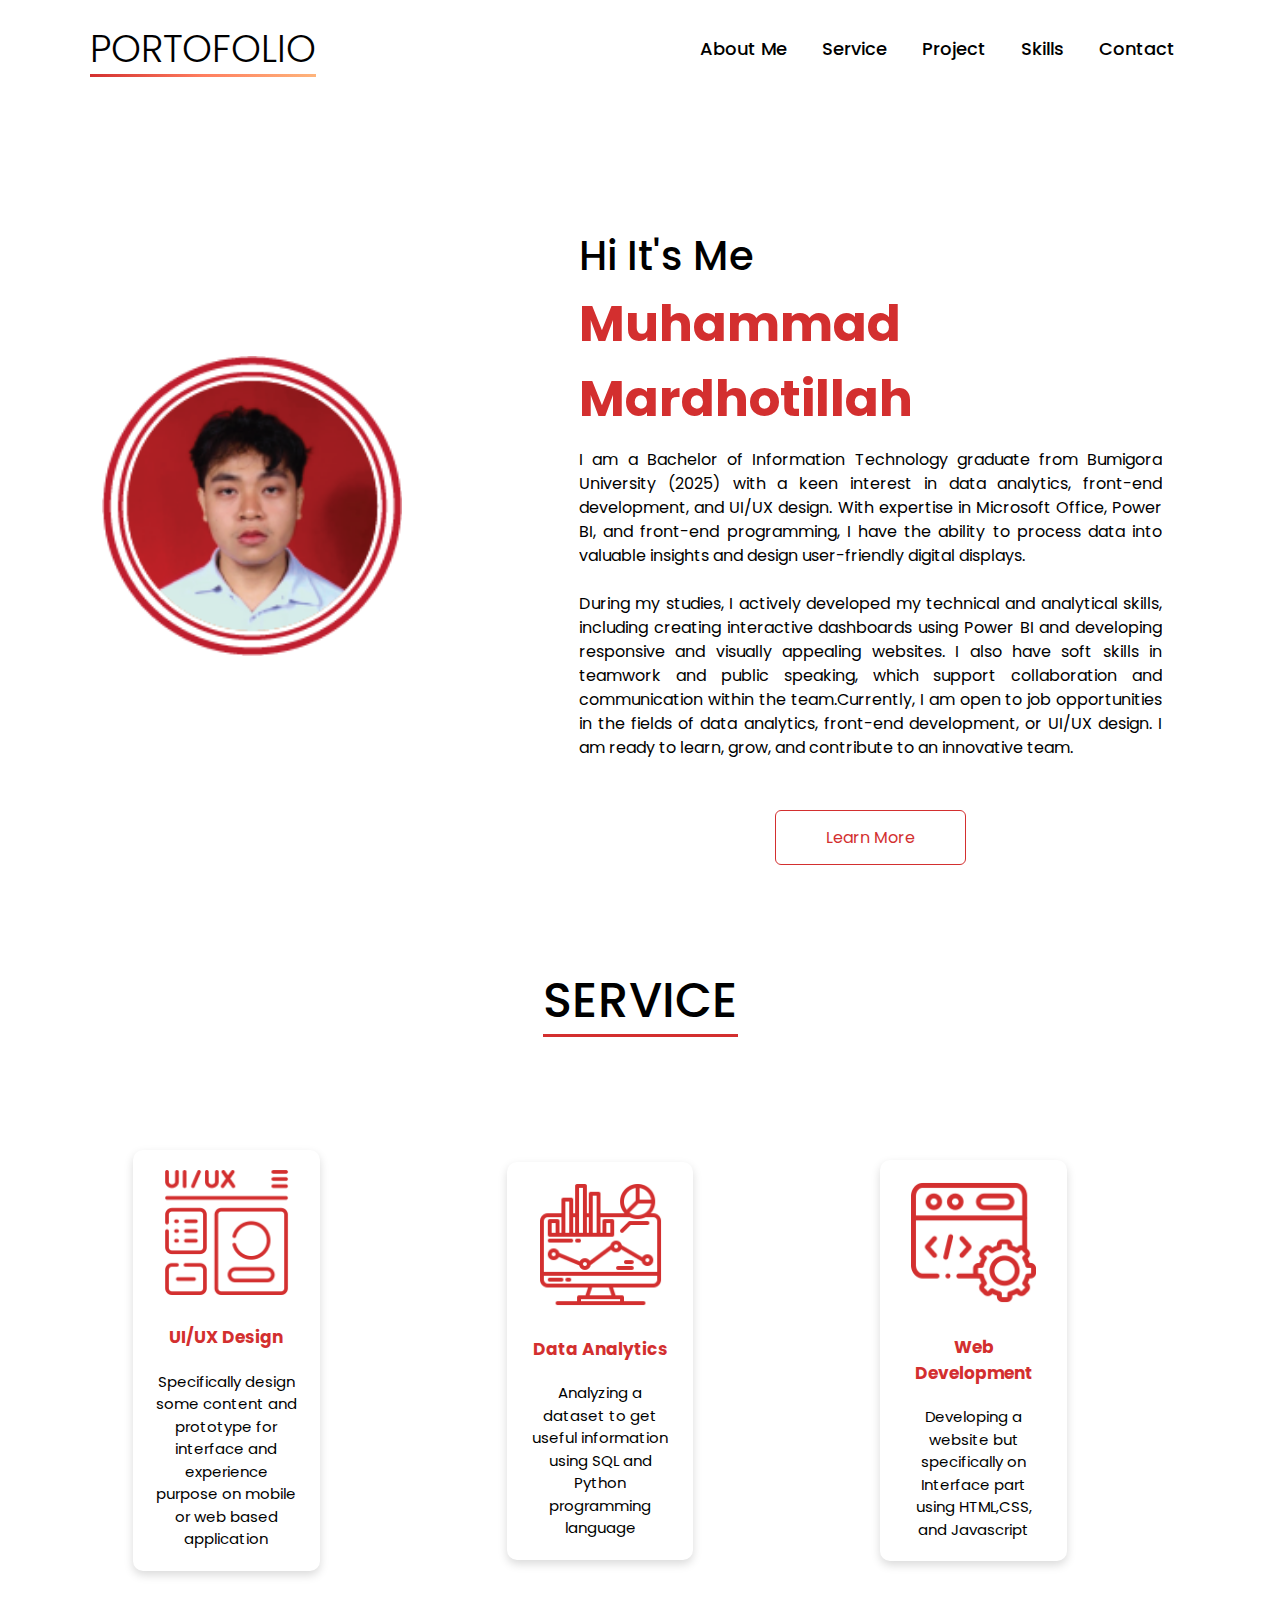
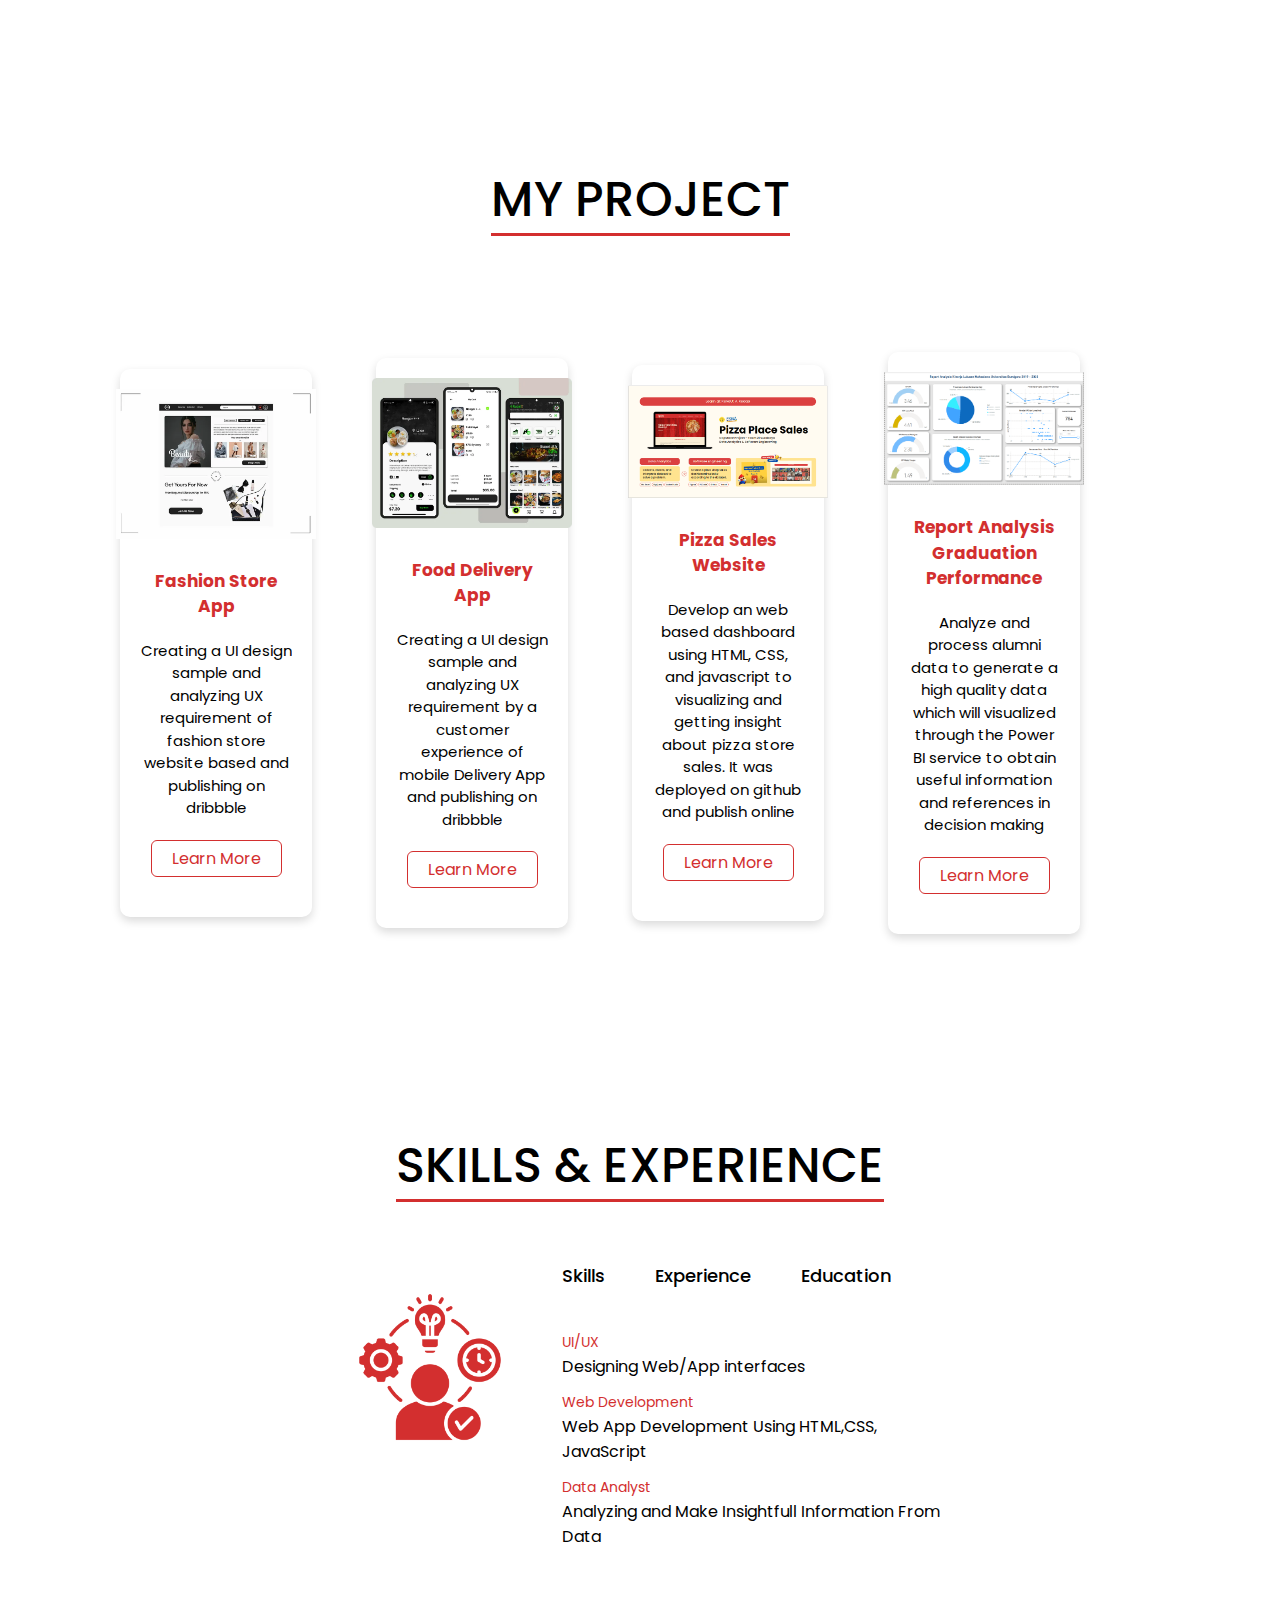
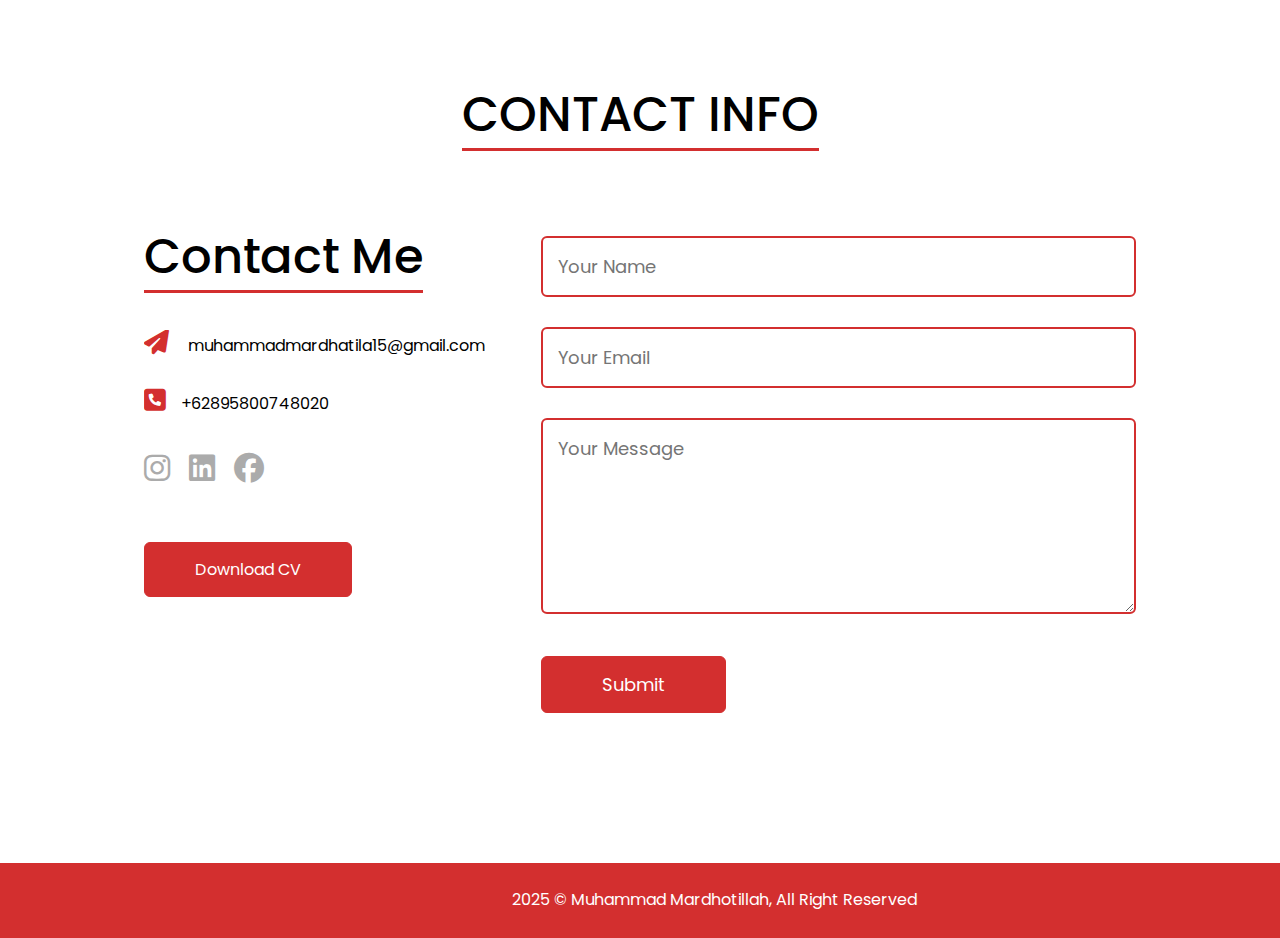
==== commit 1b3a2cc5: "fix dh lagi" ====
--- a/index.html
+++ b/index.html
@@ -78,6 +78,7 @@
                     <p>
                         Creating a UI design sample and analyzing UX requirement of fashion store website based and publishing on dribbble
                     </p>
+                    <a href="https://dribbble.com/shots/25752469-Fashion-Beauty-Store?new_shot_upload=true&utm_source=Clipboard_Shot&utm_campaign=mardhottillah&utm_content=Fashion%20%26%20Beauty%20Store&utm_medium=Social_Share&utm_source=Clipboard_Shot&utm_campaign=mardhottillah&utm_content=Fashion%20%26%20Beauty%20Store&utm_medium=Social_Share" class="btn-project">Learn More</a>
                 </div>
                 <div class="card">
                     <img src="IMG/Food Order.webp" style="width: 200px;">
@@ -85,6 +86,7 @@
                     <p>
                         Creating a UI design sample and analyzing UX requirement by a customer experience of mobile Delivery App and publishing on dribbble
                     </p>
+                    <a href="https://dribbble.com/shots/25752466-Food-Delivery-App?utm_source=Clipboard_Shot&utm_campaign=mardhottillah&utm_content=Food%20Delivery%20App&utm_medium=Social_Share&utm_source=Clipboard_Shot&utm_campaign=mardhottillah&utm_content=Food%20Delivery%20App&utm_medium=Social_Share" class="btn-project">Learn More</a>
                 </div>
                 <div class="card">
                     <img src="IMG/Pizza Sales.PNG" style="width: 200px;">
@@ -92,13 +94,15 @@
                     <p>
                         Develop an web based dashboard using HTML, CSS, and javascript to visualizing and getting insight about pizza store sales. It was deployed on github and publish online
                     </p>
+                    <a href="https://kampus-merdeka-software-engineering.github.io/km-feb24-surabaya-21/index.html" class="btn-project">Learn More</a>
                 </div>
                 <div class="card">
-                    <img src="IMG/Capture.PNG" style="width: 200px;">
-                    <h2>Data Center Website</h2>
+                    <img src="IMG/Final Dashboard.PNG" style="width: 200px;">
+                    <h2>Report Analysis Graduation Performance  </h2>
                     <p>
-                        Collaborating and Developing Data Center Website To Monitoring instance performance at BBPOM Kota Mataram
+                        Analyze and process alumni data to generate a high quality data which will visualized through the Power BI service to obtain useful information and references in decision making
                     </p>
+                    <a href="https://app.powerbi.com/groups/me/reports/a18c5bc1-904b-40d7-99b2-4427edc87ff5/598959e3fe71acab9e50?experience=power-bi&bookmarkGuid=42f38d1f-69a5-4683-85d8-1bcfe6a79816" class="btn-project">Learn More</a>
                 </div>
             </div>
     </section>
--- a/CSS/PORTO.css
+++ b/CSS/PORTO.css
@@ -190,6 +190,21 @@
     bottom: 0;
     width: 100%;
     height: 3px;
+    background: #D32F2F;
+}
+.btn-project{
+    display: block;
+    margin: 20px auto;
+    width: fit-content ;
+    border: 1px solid #D32F2F;
+    padding: 5px 20px;
+    border-radius: 6px;
+    text-decoration: none;
+    color: #D32F2F;
+    transition: background 0.5s;
+}
+.btn-project:hover{
+    color: white;
     background: #D32F2F;
 }
 #skills {
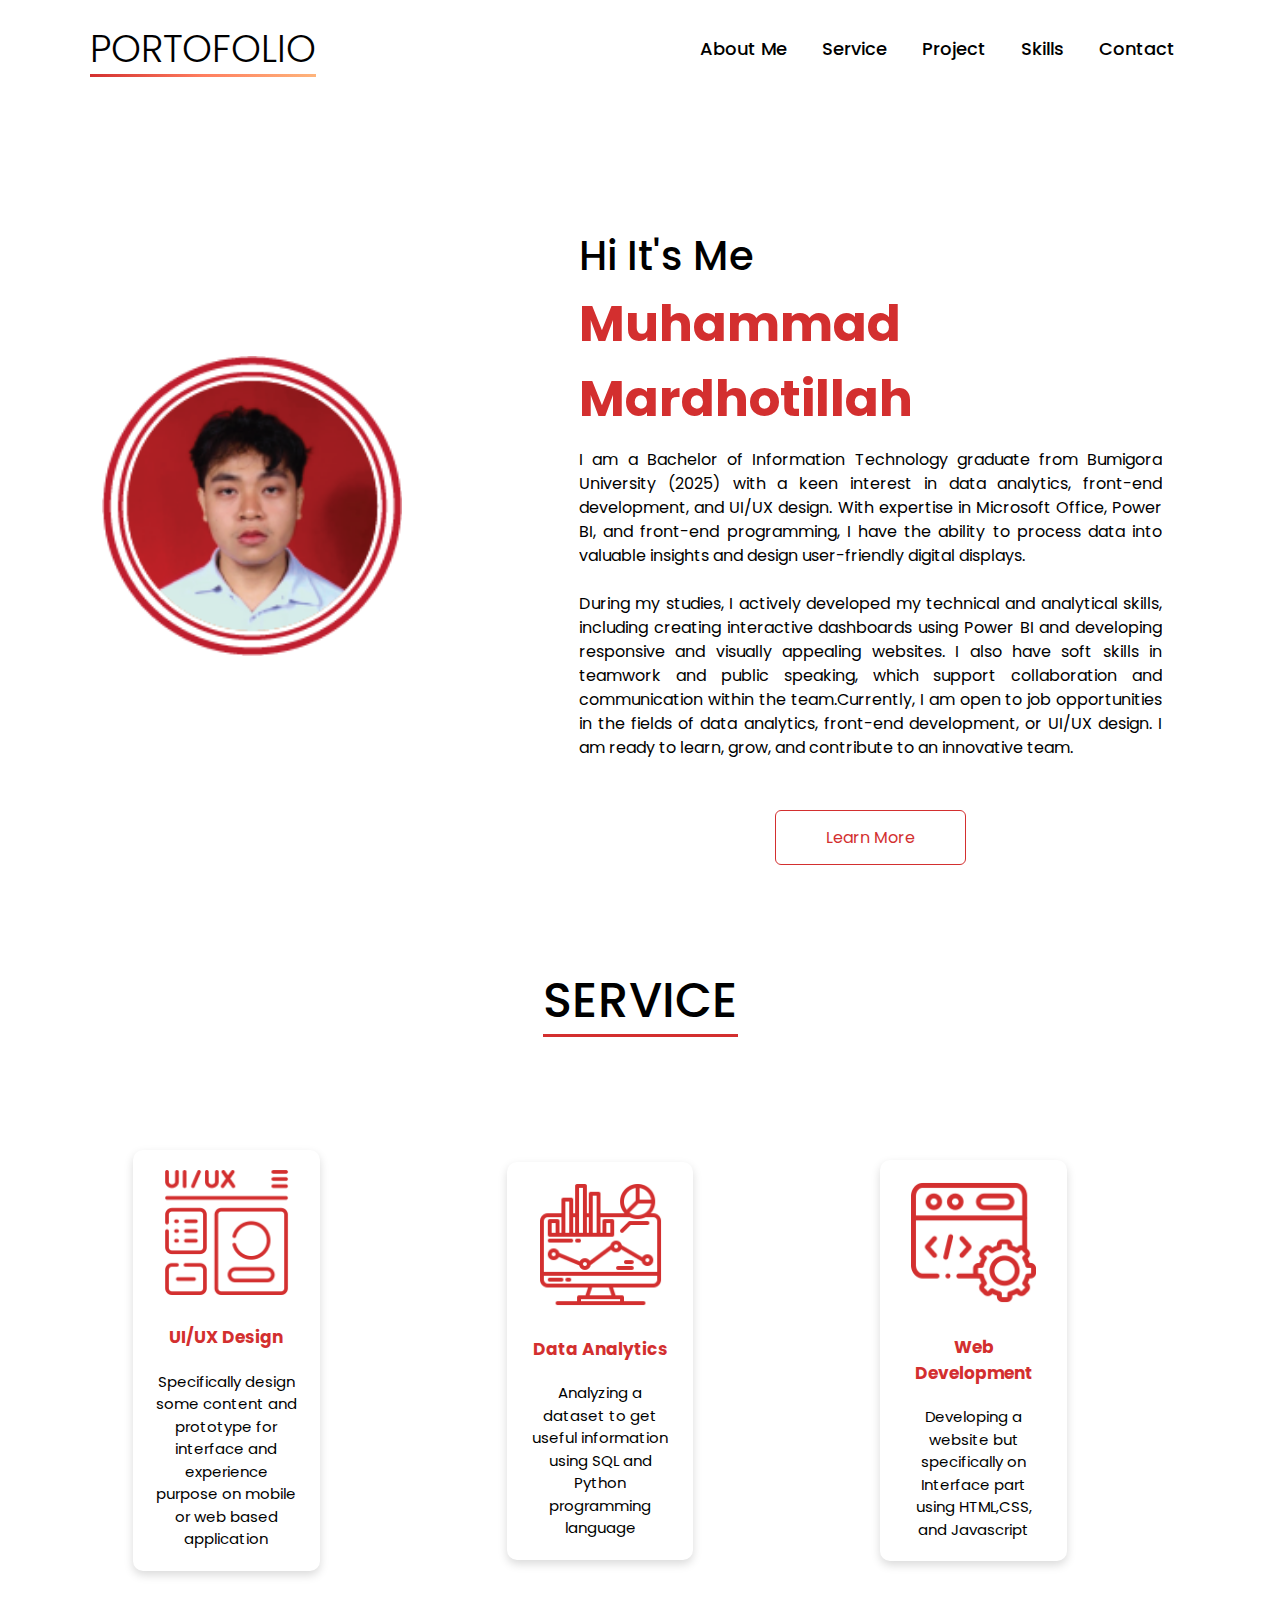
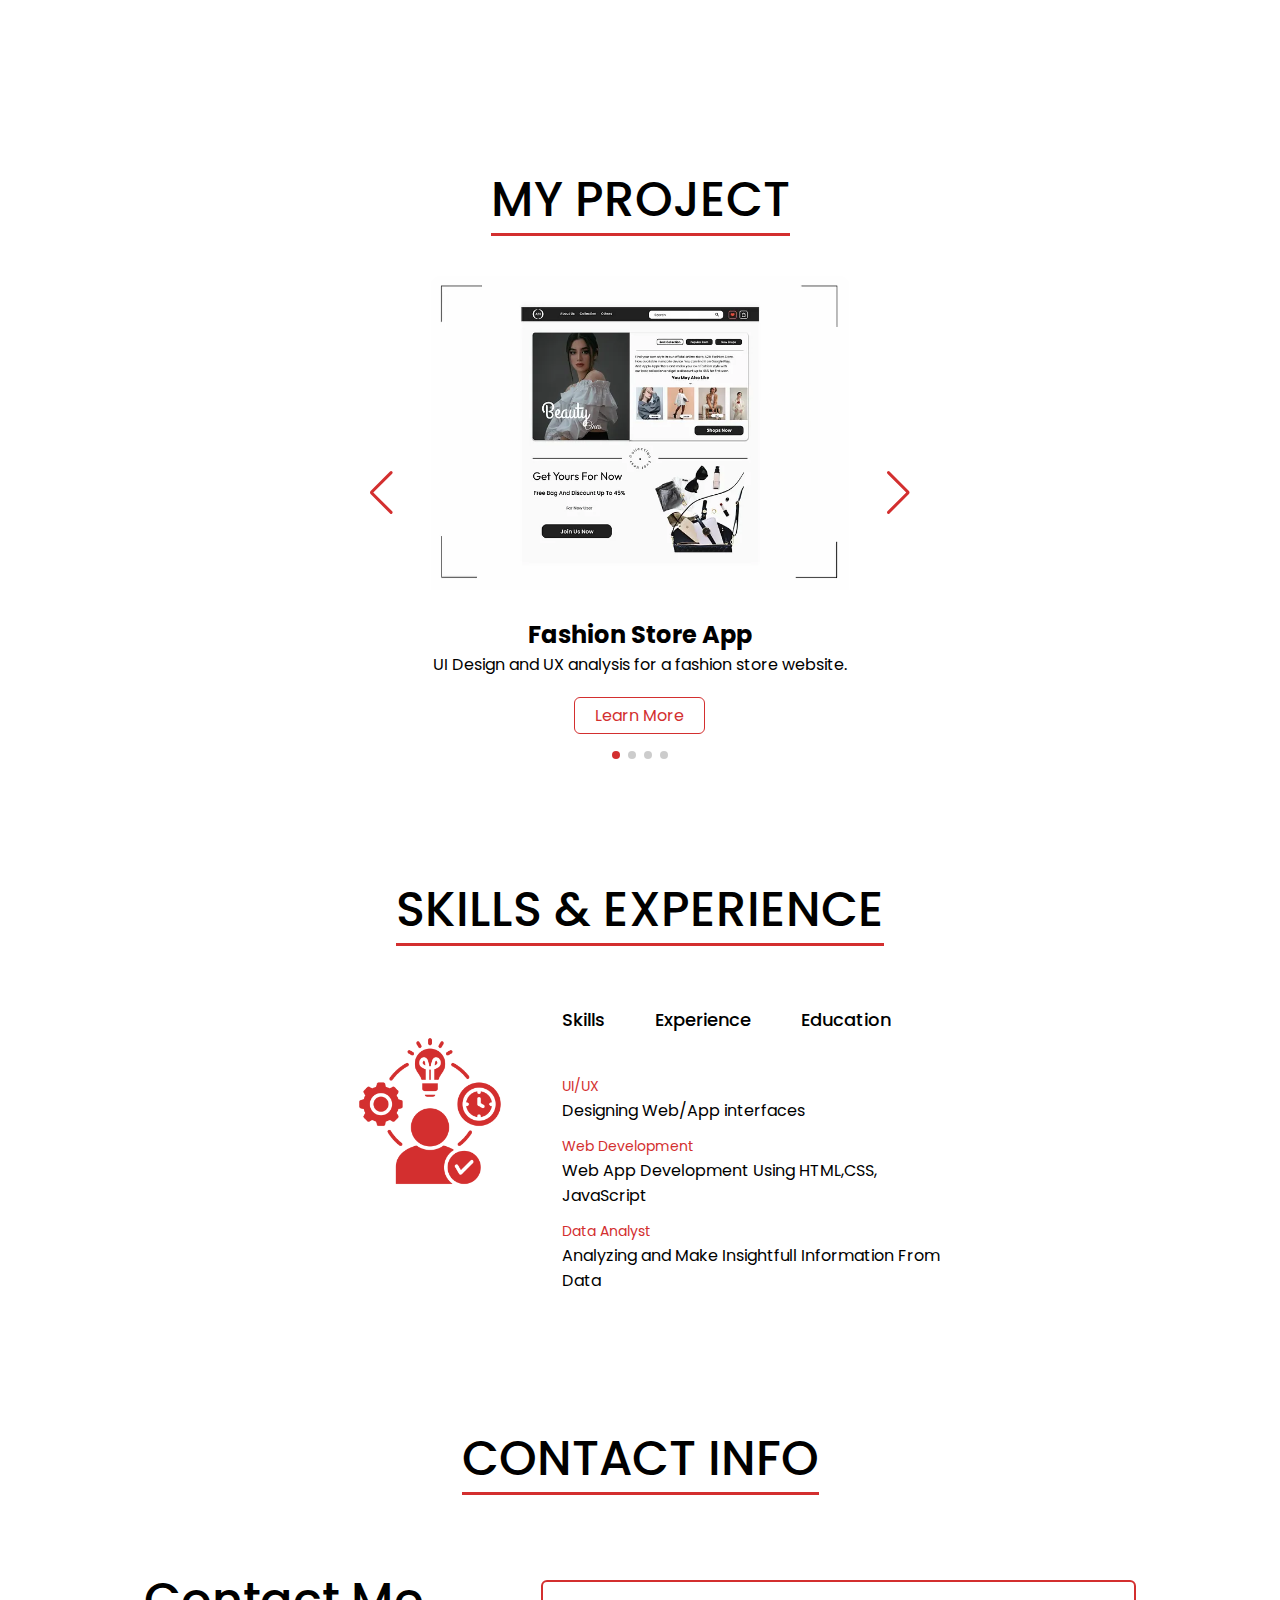
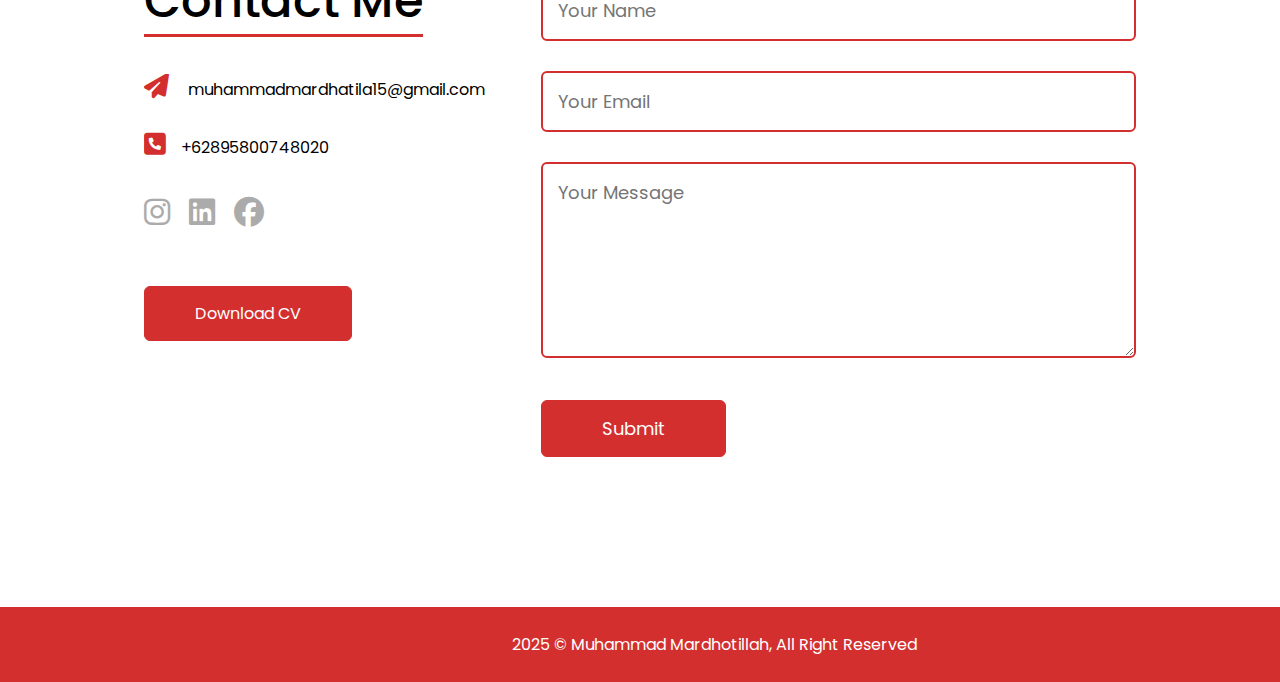
==== commit 8f71eecc: "update swipper" ====
--- a/index.html
+++ b/index.html
@@ -10,10 +10,34 @@
     <link href="https://fonts.googleapis.com/css2?family=Architects+Daughter&family=Caveat:wght@500&family=Gloria+Hallelujah&family=Josefin+Sans:wght@600&family=Lobster&family=Pacifico&family=Poppins:ital,wght@0,100;0,200;0,300;0,400;0,500;1,100;1,200;1,300;1,400;1,500&family=Sacramento&display=swap" rel="stylesheet">
     <!-- Font Awesome 6 (Terbaru) -->
     <link href="https://cdnjs.cloudflare.com/ajax/libs/font-awesome/6.5.1/css/all.min.css" rel="stylesheet">
+    <!-- Swiper CSS -->
+    <link rel="stylesheet" href="https://cdn.jsdelivr.net/npm/swiper@11/swiper-bundle.min.css" />
+    <!-- Swiper JS -->
+    <script src="https://cdn.jsdelivr.net/npm/swiper@11/swiper-bundle.min.js"></script>
     <!-- ASSET -->
     <title>FORTOFOLIO</title>
     <!-- SCRIPT -->
     <script src="JAVASCRIPT/PORTO.JS"></script>
+    <script>
+        var swiper = new Swiper(".mySwiper", {
+            slidesPerView: 1,
+            spaceBetween: 20,
+            loop: true,
+            navigation: {
+                nextEl: ".swiper-button-next",
+                prevEl: ".swiper-button-prev",
+            },
+            pagination: {
+                el: ".swiper-pagination",
+                clickable: true,
+            },
+            breakpoints: {
+                640: { slidesPerView: 1 },
+                768: { slidesPerView: 2 },
+                1024: { slidesPerView: 3 }
+            }
+        });
+    </script>    
 </head>
 <body>
     <!-- HEADER -->
@@ -71,41 +95,40 @@
     <!-- PORTOPOLIO -->
     <section id="projec">
         <h1>MY PROJECT</h1>
-            <div class="wrapper">
-                <div class="card">
-                    <img src="IMG/Fashion App.webp" style="width: 200px;">
+        <div class="swiper mySwiper">
+            <div class="swiper-wrapper">
+                <div class="swiper-slide">
+                    <img src="IMG/Fashion App.webp" alt="Fashion Store App">
                     <h2>Fashion Store App</h2>
-                    <p>
-                        Creating a UI design sample and analyzing UX requirement of fashion store website based and publishing on dribbble
-                    </p>
-                    <a href="https://dribbble.com/shots/25752469-Fashion-Beauty-Store?new_shot_upload=true&utm_source=Clipboard_Shot&utm_campaign=mardhottillah&utm_content=Fashion%20%26%20Beauty%20Store&utm_medium=Social_Share&utm_source=Clipboard_Shot&utm_campaign=mardhottillah&utm_content=Fashion%20%26%20Beauty%20Store&utm_medium=Social_Share" class="btn-project">Learn More</a>
-                </div>
-                <div class="card">
-                    <img src="IMG/Food Order.webp" style="width: 200px;">
+                    <p>UI Design and UX analysis for a fashion store website.</p>
+                    <a href="https://dribbble.com/shots/25752469-Fashion-Beauty-Store" class="btn-project">Learn More</a>
+                </div>
+                <div class="swiper-slide">
+                    <img src="IMG/Food Order.webp" alt="Food Delivery App">
                     <h2>Food Delivery App</h2>
-                    <p>
-                        Creating a UI design sample and analyzing UX requirement by a customer experience of mobile Delivery App and publishing on dribbble
-                    </p>
-                    <a href="https://dribbble.com/shots/25752466-Food-Delivery-App?utm_source=Clipboard_Shot&utm_campaign=mardhottillah&utm_content=Food%20Delivery%20App&utm_medium=Social_Share&utm_source=Clipboard_Shot&utm_campaign=mardhottillah&utm_content=Food%20Delivery%20App&utm_medium=Social_Share" class="btn-project">Learn More</a>
-                </div>
-                <div class="card">
-                    <img src="IMG/Pizza Sales.PNG" style="width: 200px;">
+                    <p>Mobile UI design for a food delivery app.</p>
+                    <a href="https://dribbble.com/shots/25752466-Food-Delivery-App" class="btn-project">Learn More</a>
+                </div>
+                <div class="swiper-slide">
+                    <img src="IMG/Pizza Sales.PNG" alt="Pizza Sales Website">
                     <h2>Pizza Sales Website</h2>
-                    <p>
-                        Develop an web based dashboard using HTML, CSS, and javascript to visualizing and getting insight about pizza store sales. It was deployed on github and publish online
-                    </p>
+                    <p>Web dashboard development for pizza sales insights.</p>
                     <a href="https://kampus-merdeka-software-engineering.github.io/km-feb24-surabaya-21/index.html" class="btn-project">Learn More</a>
                 </div>
-                <div class="card">
-                    <img src="IMG/Final Dashboard.PNG" style="width: 200px;">
-                    <h2>Report Analysis Graduation Performance  </h2>
-                    <p>
-                        Analyze and process alumni data to generate a high quality data which will visualized through the Power BI service to obtain useful information and references in decision making
-                    </p>
+                <div class="swiper-slide">
+                    <img src="IMG/Final Dashboard.PNG" alt="Pizza Sales Website">
+                    <h2>Report Analysis Alumni Performance</h2>
+                    <p> Analyze and process alumni data to generate a high quality data which will visualized through the Power BI service to obtain useful information and references in decision making</p>
                     <a href="https://app.powerbi.com/groups/me/reports/a18c5bc1-904b-40d7-99b2-4427edc87ff5/598959e3fe71acab9e50?experience=power-bi&bookmarkGuid=42f38d1f-69a5-4683-85d8-1bcfe6a79816" class="btn-project">Learn More</a>
                 </div>
             </div>
-    </section>
+            <!-- Tombol Navigasi -->
+            <div class="swiper-button-next"></div>
+            <div class="swiper-button-prev"></div>
+            <!-- Pagination -->
+            <div class="swiper-pagination"></div>
+        </div>
+    </section>    
     <!-- SKILLS -->
     <section id="skills">
         <h1>SKILLS & EXPERIENCE</h1>
--- a/CSS/PORTO.css
+++ b/CSS/PORTO.css
@@ -9,6 +9,38 @@
     line-height: 1.5;
     overflow: hidden;
 }
+.swiper {
+    width: 50%;
+    padding: 20px 0;
+}
+
+.swiper-slide {
+    background: #fff;
+    border-radius: 10px;
+    padding: 20px;
+    text-align: center;
+   
+}
+
+.swiper-slide img {
+    width: 80%;
+    height: auto;
+    border-radius: 10px;
+    padding-bottom: 20px;
+}
+
+.swiper-button-next, .swiper-button-prev {
+    position: absolute;
+    top: 50%;
+    transform: translateY(-50%);
+    z-index: 10;
+    color: #D32F2F !important;
+}
+
+.swiper-pagination-bullet-active {
+    background-color: #D32F2F !important;
+}
+
 .btn{
     display: block;
     margin: 50px auto;
@@ -495,7 +527,18 @@
         padding: 0;
         gap: 20px;
     }
+    .swiper {
+        width: 80%;
+    }
+    .swiper-button-prev {
+        left: -2px !important;
+    }
+    
+    .swiper-button-next {
+        right: -2px !important;
+    }
     .card {
+        flex-direction: column;
         width: 80%;
         margin: 10px auto;
     }
@@ -578,7 +621,21 @@
     .text-me h2 {
         font-size: 24px;
     }
+    .swiper {
+        width: 80%;
+    }
+    .swiper-slide{
+        width: 50%;
+    }
+    .swiper-button-prev {
+        left: -2px !important;
+        
+    }
+    .swiper-button-next {
+        right: -2px !important;
+    }
     .card {
+        flex-direction: column;
         width: 90%;
         padding: 15px;
     }
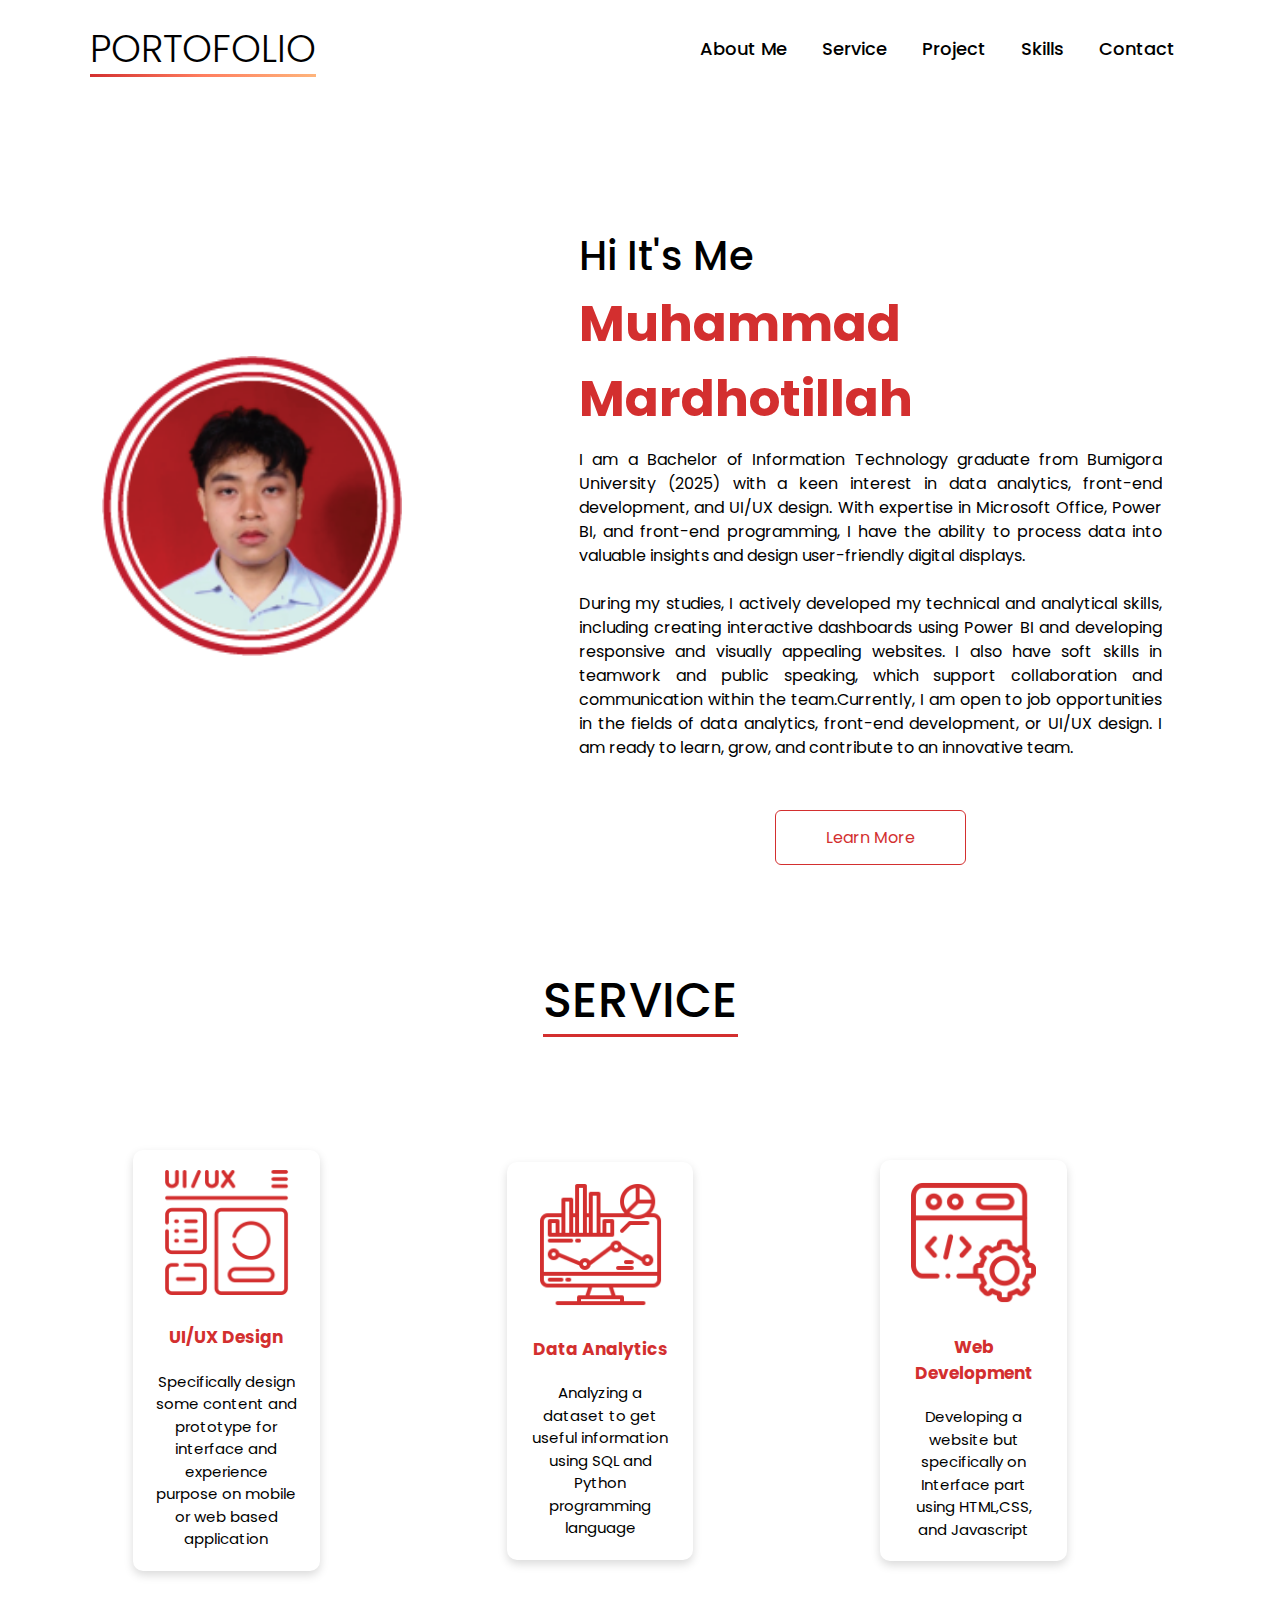
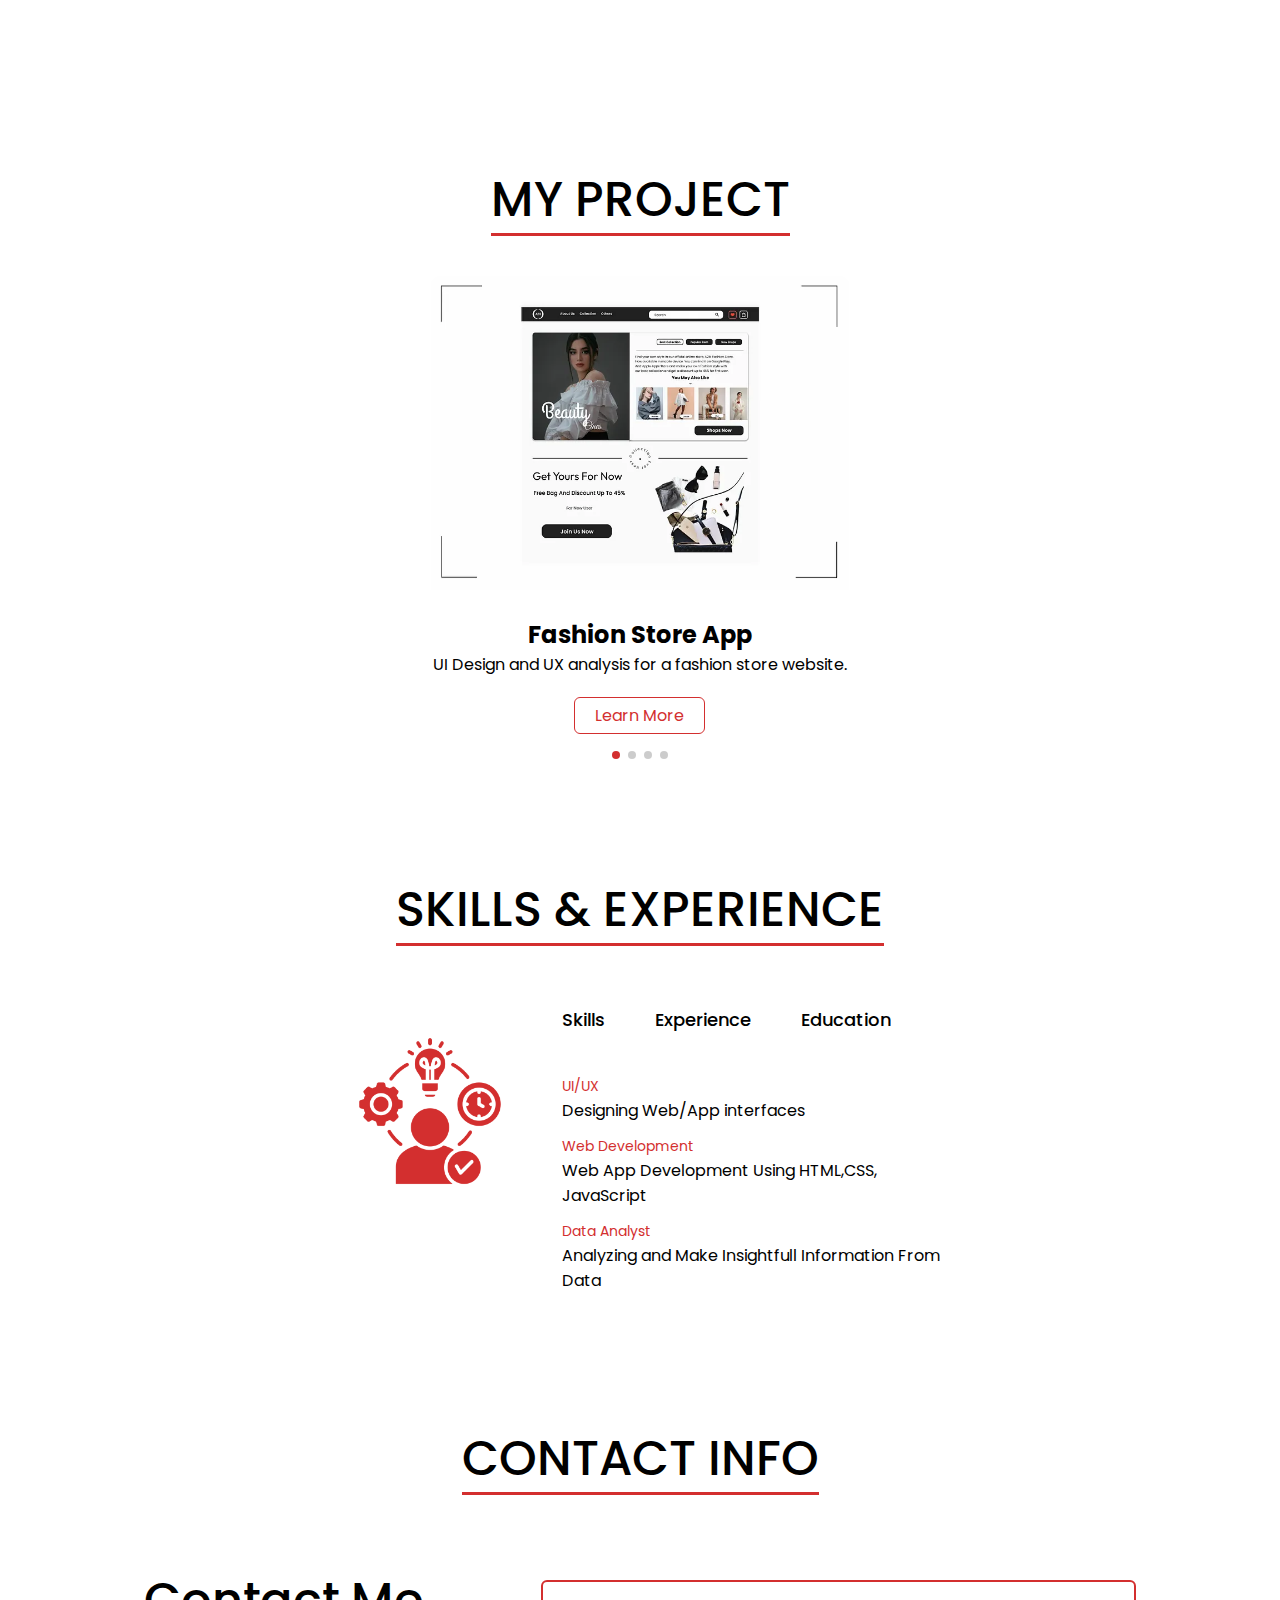
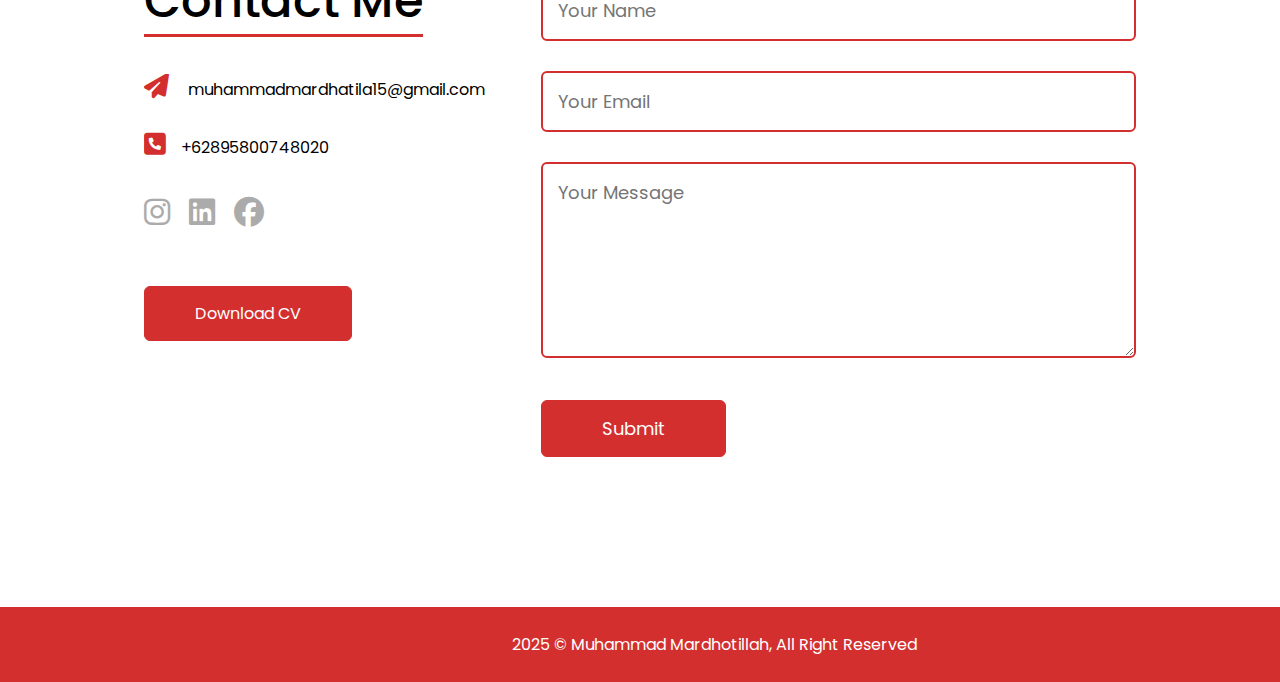
==== commit 67276a5b: "update hapus swiper" ====
--- a/index.html
+++ b/index.html
@@ -123,8 +123,8 @@
                 </div>
             </div>
             <!-- Tombol Navigasi -->
-            <div class="swiper-button-next"></div>
-            <div class="swiper-button-prev"></div>
+            <!-- <div class="swiper-button-next"></div>
+            <div class="swiper-button-prev"></div> -->
             <!-- Pagination -->
             <div class="swiper-pagination"></div>
         </div>
@@ -178,7 +178,7 @@
                         <a href="https://www.linkedin.com/in/muhammad-mardhotillah-8b2982221/"><i class="fa-brands fa-linkedin"></i></a>
                         <a href="https://www.facebook.com/share/1BbWM1w1MJ/"><i class="fab fa-facebook"></i></a>
                     </div>
-                    <a href="IMG/CV ATS Muhammad Mardhotillah.pdf" download class="btn btn2">Download CV</a>
+                    <a href="IMG/CV Muhammad Mardhotillah.pdf" download class="btn btn2">Download CV</a>
                 </div>
                 <div class="contact-right">
                     <form onsubmit="openpopup(event)">
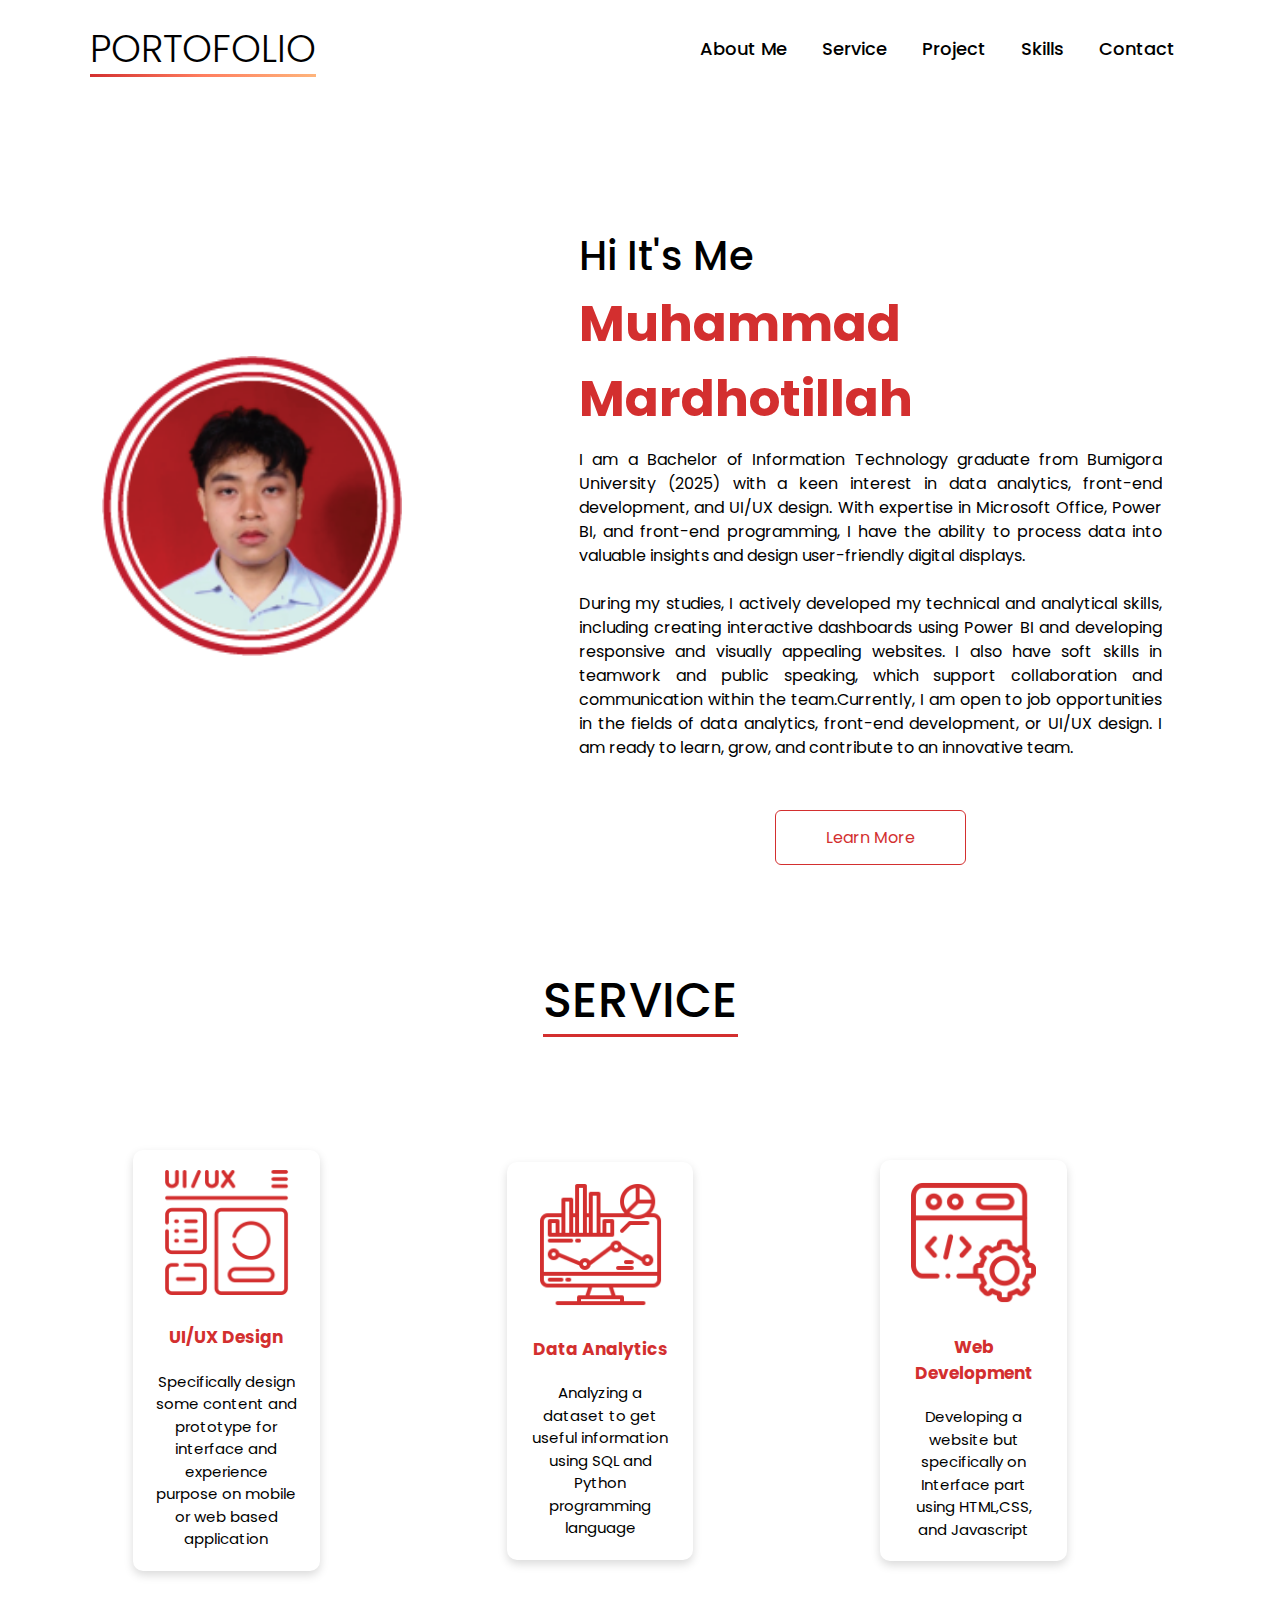
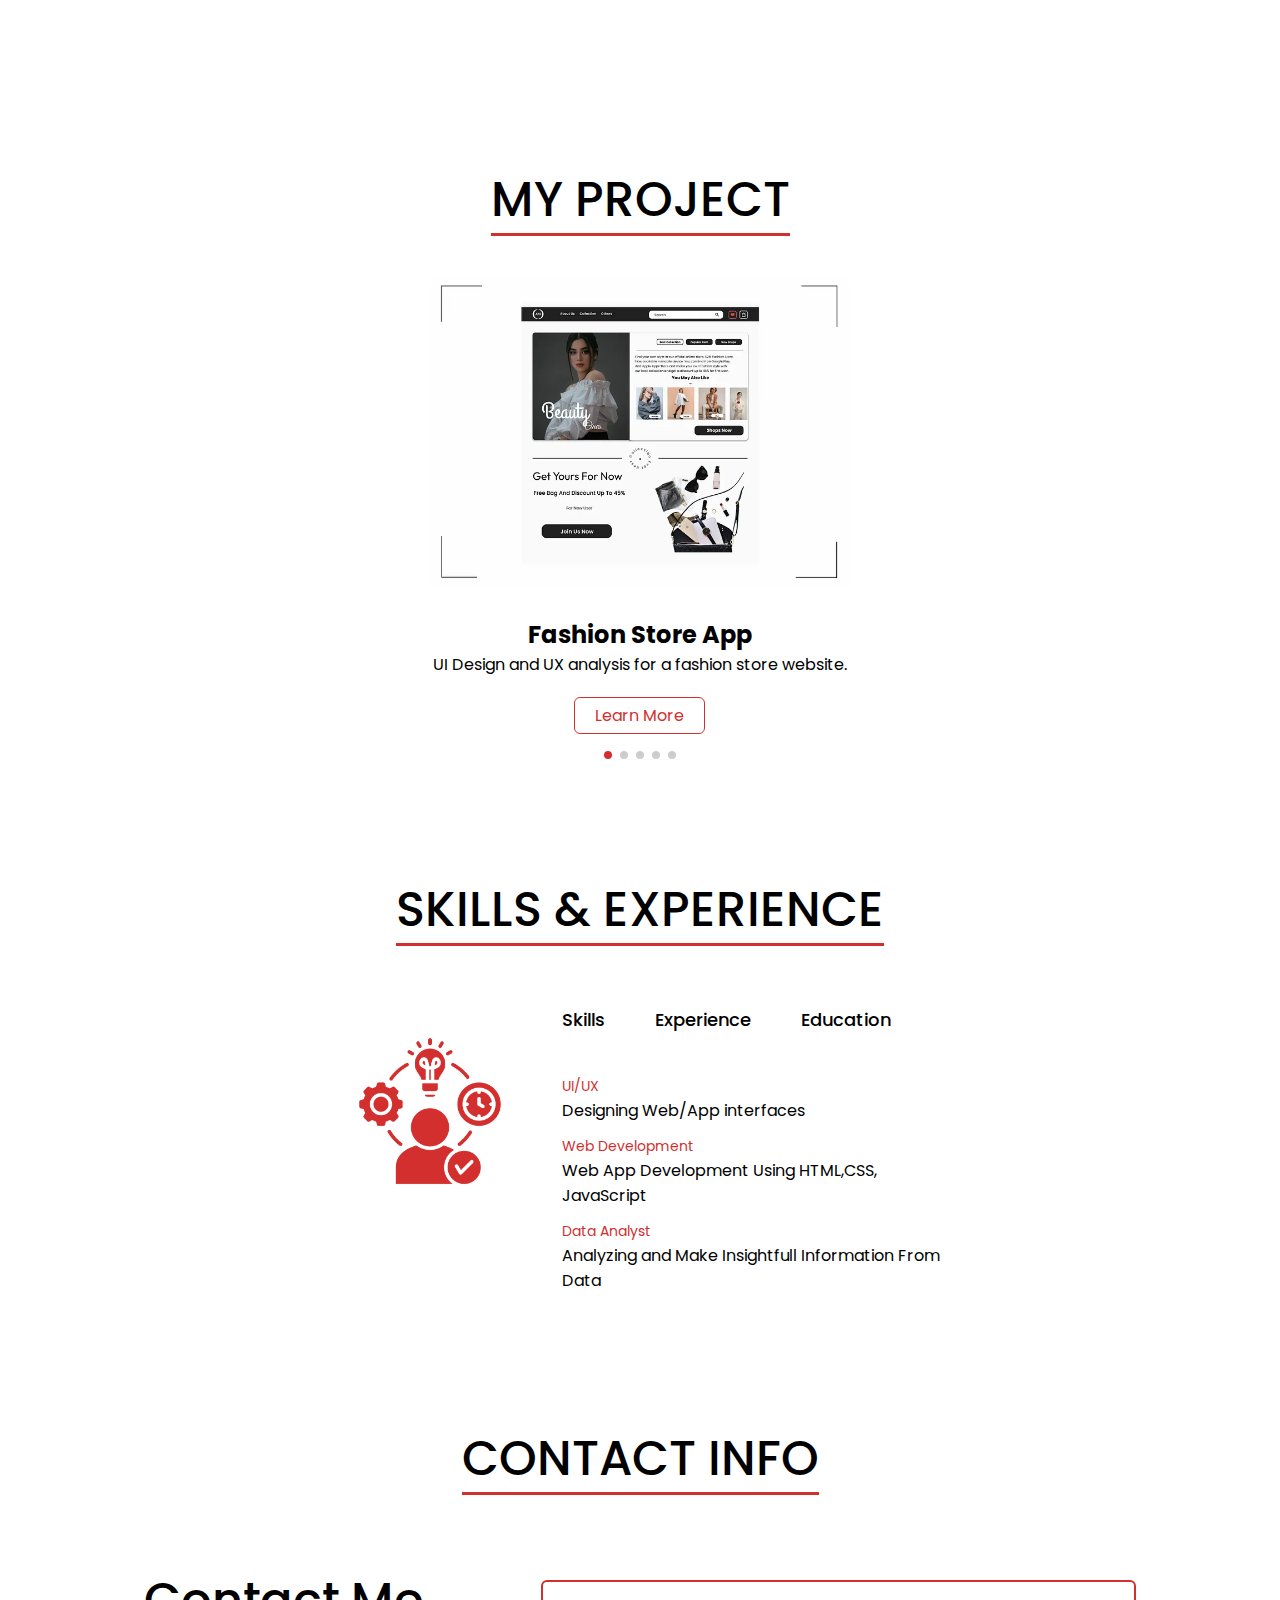
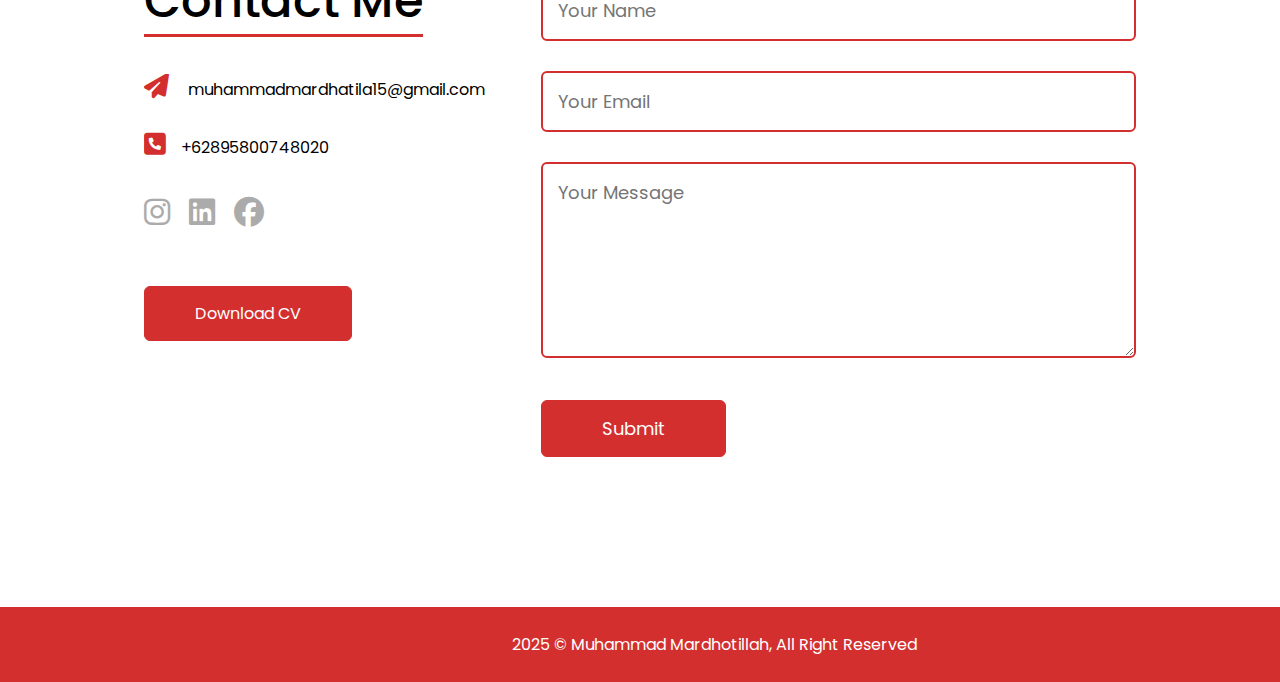
==== commit 01055a62: "update nihh" ====
--- a/index.html
+++ b/index.html
@@ -116,10 +116,16 @@
                     <a href="https://kampus-merdeka-software-engineering.github.io/km-feb24-surabaya-21/index.html" class="btn-project">Learn More</a>
                 </div>
                 <div class="swiper-slide">
-                    <img src="IMG/Final Dashboard.PNG" alt="Pizza Sales Website">
+                    <img src="IMG/Final Dashboard.PNG" alt="Report Analysis">
                     <h2>Report Analysis Alumni Performance</h2>
                     <p> Analyze and process alumni data to generate a high quality data which will visualized through the Power BI service to obtain useful information and references in decision making</p>
                     <a href="https://app.powerbi.com/groups/me/reports/a18c5bc1-904b-40d7-99b2-4427edc87ff5/598959e3fe71acab9e50?experience=power-bi&bookmarkGuid=42f38d1f-69a5-4683-85d8-1bcfe6a79816" class="btn-project">Learn More</a>
+                </div>
+                <div class="swiper-slide">
+                    <img src="IMG/sprstore.PNG" alt="Super Store ">
+                    <h2>Superstore Report</h2>
+                    <p> Using A Electronic Store Sample data to create an interactive dashboard and get an insight from it</p>
+                    <a href="https://app.powerbi.com/groups/me/reports/d7d349f1-a368-4c0d-b9f4-d0ffc3191d84/36972d1f950a9018e008?experience=power-bi&clientSideAuth=0" class="btn-project">Learn More</a>
                 </div>
             </div>
             <!-- Tombol Navigasi -->
